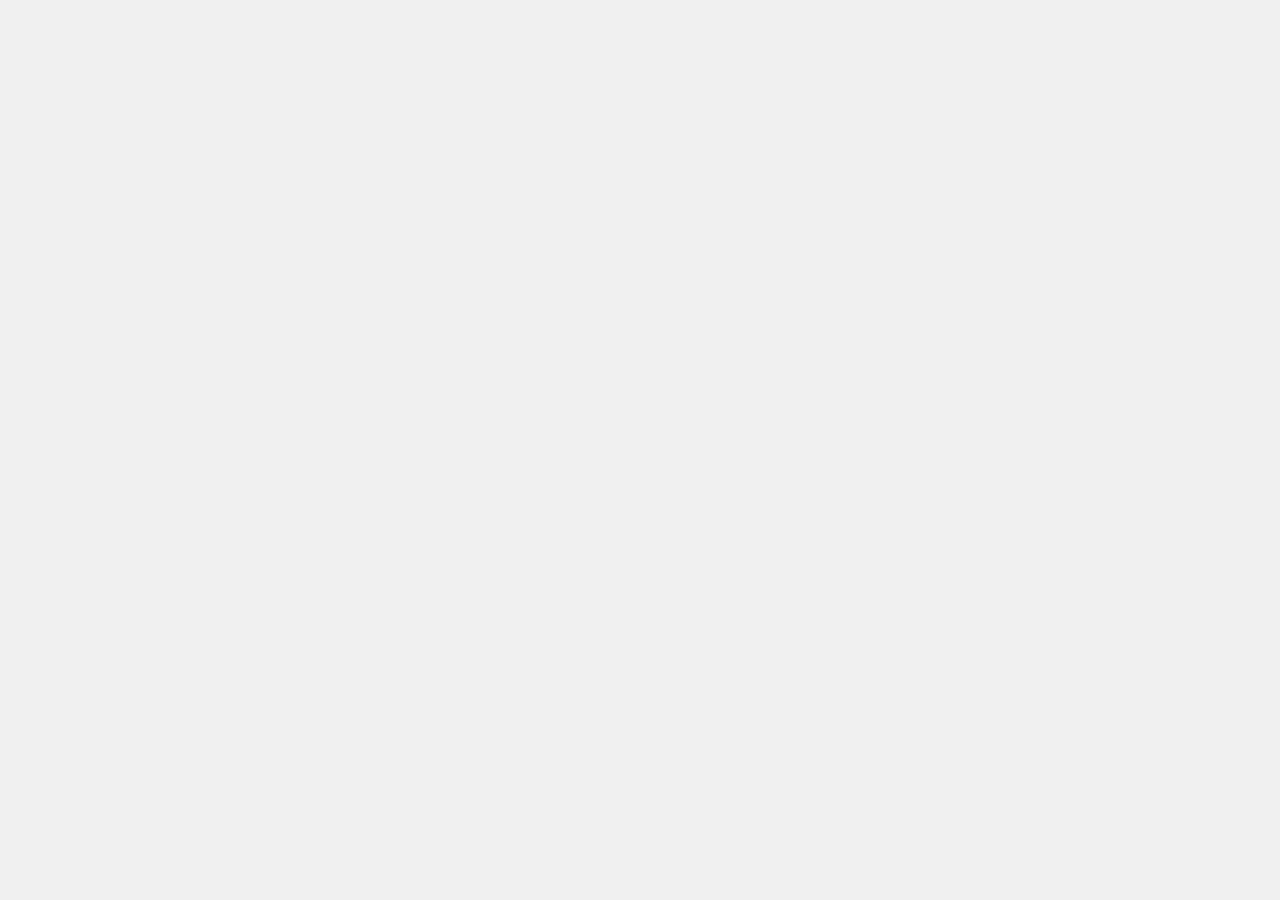
==== index.html @ 9582fa41 "Publish the Markdown editor at the repo root for GitHub Pages. Keep runtime styles in style_skill an" ====
<!doctype html>
<html lang="zh-CN">
  <head>
    <meta charset="UTF-8" />
    <meta name="viewport" content="width=device-width, initial-scale=1.0" />
    <title>Markdown Editor</title>
    <style>
      @import url("./style_skill/tokens.css");
      @import url("./style_skill/reset.css");
      @import url("./style_skill/button.css");
      @import url("./style_skill/segmented.css");
      @import url("./style_skill/navigation-sidebar.css");

      :root {
        --kd-color-public-normal: rgba(var(--kd-color-indigo-6), 1);
        --kd-color-public-hover: rgba(var(--kd-color-indigo-5), 1);
        --kd-color-public-pressed: rgba(var(--kd-color-indigo-7), 1);
        --kd-color-state-pressed-public: rgba(var(--kd-color-indigo-6), 0.12);

        --app-space-1: 4px;
        --app-space-2: 8px;
        --app-space-3: 12px;
        --app-space-4: 16px;
        --app-space-5: 20px;
        --app-space-6: 24px;
        --app-control-height-m: 34px;
        --app-icon-size-m: 16px;
        --app-icon-size-s: 14px;
        --app-fmt-icon-size: 27px;
        --app-input-radius: 15px;
        --app-statusbar-height: 40px;
        --app-content-bottom-gap: 52px;
        --app-code-line-height: 1.7;
        --app-format-active-bg: rgba(var(--kd-color-blue-6), 1);
        --app-icon-stroke-m: 1.6;
        --app-dark-control-bg: color-mix(in srgb, var(--kd-color-fill-light) 66%, #000 34%);
        --app-dark-control-bg-hover: color-mix(in srgb, var(--kd-color-fill-light) 76%, #000 24%);
        --app-dark-icon-filter: brightness(0) invert(0.92);
      }

      [data-theme="dark"] {
        --kd-color-public-normal: rgba(var(--kd-color-indigo-7), 1);
        --kd-color-public-hover: rgba(var(--kd-color-indigo-8), 1);
        --kd-color-public-pressed: rgba(var(--kd-color-indigo-6), 1);
        --app-format-active-bg: rgba(var(--kd-color-blue-5), 1);
        --kd-color-text-primary: #ffffff;
        --kd-color-text-secondary: #ffffff;
        --kd-color-text-tertiary: rgba(255, 255, 255, 0.82);
        --kd-color-icon-primary: #ffffff;
        --kd-color-icon-secondary: #ffffff;
        --kd-color-line-heavy: #3f3f3f;
        --kd-color-line-medium: #3f3f3f;
        --kd-color-line-regular: #3f3f3f;
        --kd-color-line-light: #3f3f3f;
        --kd-box-shadow-small: none;
        --kd-box-shadow-middle: 0 8px 20px rgba(0, 0, 0, 0.45);
      }

      [data-theme="dark"] .sidebar,
      [data-theme="dark"] .topbar,
      [data-theme="dark"] .workspace,
      [data-theme="dark"] .statusbar {
        border-color: #3f3f3f;
        background: color-mix(in srgb, var(--kd-color-fill-base) 86%, #000 14%);
        box-shadow: none;
      }

      [data-theme="dark"] .theme-toggle,
      [data-theme="dark"] .view-icon-btn,
      [data-theme="dark"] .action-icon-btn.plain,
      [data-theme="dark"] .icon-btn {
        color: var(--kd-color-text-primary);
      }

      [data-theme="dark"] .view-icon-btn,
      [data-theme="dark"] .action-icon-btn.plain,
      [data-theme="dark"] .theme-toggle {
        border-color: #3f3f3f;
        background: var(--app-dark-control-bg);
      }

      [data-theme="dark"] .icon-btn:hover,
      [data-theme="dark"] .action-icon-btn.plain:hover,
      [data-theme="dark"] .view-icon-btn:hover,
      [data-theme="dark"] .theme-toggle:hover,
      [data-theme="dark"] .recent-item:hover,
      [data-theme="dark"] .recent-item.is-menu-open,
      [data-theme="dark"] .recent-menu-item:hover,
      [data-theme="dark"] .export-menu button:hover,
      [data-theme="dark"] .recent-submenu button:hover {
        background: var(--app-dark-control-bg-hover);
      }

      [data-theme="dark"] .tool-icon,
      [data-theme="dark"] .fmt-icon,
      [data-theme="dark"] .view-icon,
      [data-theme="dark"] .action-icon {
        filter: var(--app-dark-icon-filter);
      }

      [data-theme="dark"] .icon-btn.is-active .fmt-icon {
        filter: brightness(0) invert(1);
      }

      [data-theme="dark"] input,
      [data-theme="dark"] textarea,
      [data-theme="dark"] select,
      [data-theme="dark"] .recent-title,
      [data-theme="dark"] .recent-item,
      [data-theme="dark"] .recent-item-more,
      [data-theme="dark"] .recent-empty,
      [data-theme="dark"] .muted,
      [data-theme="dark"] .statusbar,
      [data-theme="dark"] .kd-navigation-item,
      [data-theme="dark"] #previewHost,
      [data-theme="dark"] #editorHost .cm-editor,
      [data-theme="dark"] #editorHost .cm-content,
      [data-theme="dark"] #editorHost .cm-line {
        color: #ffffff;
        caret-color: #ffffff;
      }

      [data-theme="dark"] .kd-navigation-item.is-active {
        color: var(--kd-color-public-normal);
      }

      [data-theme="dark"] input::placeholder,
      [data-theme="dark"] textarea::placeholder {
        color: rgba(255, 255, 255, 0.82);
        opacity: 1;
      }

      [data-theme="dark"] .input-search input,
      [data-theme="dark"] .hero-dropzone textarea,
      [data-theme="dark"] .recent-rename-input,
      [data-theme="dark"] .recent-item {
        border-color: #3f3f3f;
        color: #ffffff;
        background: color-mix(in srgb, var(--kd-color-fill-base) 90%, #000 10%);
      }

      [data-theme="dark"] .hero-dropzone textarea {
        box-shadow: none;
      }

      [data-theme="dark"] .input-search::before,
      [data-theme="dark"] .kd-navigation-item__icon img {
        filter: var(--app-dark-icon-filter);
      }

      [data-theme="dark"] .kd-navigation-item.is-active .kd-navigation-item__icon img {
        filter: brightness(0) invert(1);
      }

      [data-theme="dark"] .recent-menu,
      [data-theme="dark"] .recent-submenu,
      [data-theme="dark"] .export-menu,
      [data-theme="dark"] .lang-menu {
        border-color: var(--kd-color-line-medium);
        background: color-mix(in srgb, var(--kd-color-fill-base) 88%, #000 12%);
      }

      [data-theme="dark"] #previewHost pre {
        border-color: var(--kd-color-line-medium);
        background: color-mix(in srgb, var(--kd-color-fill-light) 70%, #000 30%);
      }

      [data-theme="dark"] #previewHost blockquote {
        border-left-color: var(--kd-color-public-normal);
        background: color-mix(in srgb, var(--kd-color-fill-light) 68%, #000 32%);
        color: var(--kd-color-text-secondary);
      }

      [data-theme="dark"] #previewHost th {
        background: color-mix(in srgb, var(--kd-color-fill-light) 74%, #000 26%);
      }

      [data-theme="dark"] #previewHost th,
      [data-theme="dark"] #previewHost td {
        border-color: var(--kd-color-line-medium);
      }

      [data-theme="dark"] #editorHost .cm-gutters {
        border-right-color: var(--kd-color-line-medium);
        background: color-mix(in srgb, var(--kd-color-fill-base) 90%, #000 10%);
      }

      [data-theme="dark"] .icon-btn.is-inactive .fmt-icon {
        opacity: 0.35;
      }

      body {
        margin: 0;
        font-family: var(--kd-font-family);
        font-size: var(--kd-font-size-base);
        line-height: var(--kd-font-line-height-base);
        color: var(--kd-color-text-primary);
        background: var(--kd-color-background-base);
        height: 100vh;
        overflow: hidden;
      }

      .app {
        height: 100%;
        display: grid;
        grid-template-columns: 232px 1fr;
        gap: var(--app-space-3);
        padding: var(--app-space-3);
      }

      body[data-app-ready="0"] .app {
        visibility: hidden;
      }

      .sidebar {
        border: 1px solid var(--kd-color-line-regular);
        border-radius: var(--kd-border-radius-extra-large);
        background: var(--kd-color-fill-base);
        box-shadow: var(--kd-box-shadow-small);
        padding: var(--app-space-4) var(--app-space-3);
        display: flex;
        flex-direction: column;
        gap: var(--app-space-3);
      }

      .brand {
        display: flex;
        align-items: center;
        gap: var(--app-space-2);
        cursor: pointer;
      }

      .brand:focus-visible {
        outline: none;
        box-shadow: var(--kd-box-shadow-glow);
        border-radius: var(--kd-border-radius-middle);
      }

      .brand img {
        width: 28px;
        height: 28px;
        border-radius: var(--kd-border-radius-middle);
        object-fit: contain;
      }

      .brand h1 {
        margin: 0;
        color: var(--kd-color-public-normal);
        font-size: var(--kd-font-size-xx-large);
        line-height: var(--kd-font-line-height-xx-large);
        font-weight: var(--kd-font-weight-bold);
      }

      .side-actions {
        display: flex;
        flex-direction: column;
        gap: var(--app-space-2);
      }

      .side-actions .kd-navigation-item {
        width: 100%;
        justify-content: flex-start;
        gap: 10px;
        padding-left: var(--app-space-3);
      }

      .kd-navigation-item__icon svg {
        width: var(--app-icon-size-s);
        height: var(--app-icon-size-s);
        stroke: currentColor;
        fill: none;
        stroke-width: 1.4;
        stroke-linecap: round;
        stroke-linejoin: round;
      }

      .kd-navigation-item__icon img,
      .kd-button-prefix-icon img {
        width: var(--app-icon-size-s);
        height: var(--app-icon-size-s);
        display: block;
      }

      .input-search {
        position: relative;
      }

      .input-search input {
        width: 100%;
        height: 36px;
        border: 1px solid var(--kd-color-line-medium);
        border-radius: var(--kd-border-radius-circle);
        background: var(--kd-color-fill-base);
        color: var(--kd-color-text-primary);
        font-size: var(--kd-font-size-sub-base);
        line-height: var(--kd-line-height-base);
        padding: 0 var(--app-space-3) 0 36px;
      }

      .input-search::before {
        content: "";
        width: 18px;
        height: 18px;
        position: absolute;
        left: var(--app-space-2);
        top: 9px;
        background: no-repeat center / contain url("./style_skill/icons/magnifier.svg");
        opacity: var(--kd-opacity-icon-hover);
      }

      .recent-title {
        color: var(--kd-color-text-tertiary);
        font-size: var(--kd-font-size-sub-base);
        line-height: var(--kd-line-height-base);
      }

      select,
      textarea,
      input {
        border: 1px solid var(--kd-color-line-medium);
        border-radius: var(--kd-border-radius-large);
        background: var(--kd-color-fill-base);
        color: var(--kd-color-text-primary);
        font-family: var(--kd-font-family);
        font-size: var(--kd-font-size-sub-base);
        line-height: var(--kd-line-height-base);
      }

      textarea,
      select {
        padding: var(--app-space-2) var(--app-space-3);
      }

      input:focus-visible,
      select:focus-visible,
      textarea:focus-visible,
      .kd-button:focus-visible,
      .kd-navigation-item:focus-visible {
        outline: none;
        border-color: var(--kd-color-line-public);
        box-shadow: var(--kd-box-shadow-glow);
      }

      .muted {
        color: var(--kd-color-text-tertiary);
        font-size: var(--kd-font-size-small);
        line-height: var(--kd-line-height-small);
      }

      .content {
        height: 100%;
        min-height: 0;
        position: relative;
        display: grid;
        grid-template-rows: auto auto minmax(0, 1fr);
        gap: var(--app-space-3);
        overflow: hidden;
        padding-bottom: var(--app-content-bottom-gap);
      }

      .initial-header {
        display: flex;
        justify-content: flex-end;
        align-items: center;
        gap: var(--app-space-2);
      }

      .theme-toggle {
        width: var(--app-control-height-m);
        height: var(--app-control-height-m);
        border-radius: var(--kd-border-radius-large);
        border: 1px solid var(--kd-color-line-light);
        background: #ffffff;
        display: inline-flex;
        align-items: center;
        justify-content: center;
      }

      .theme-toggle:hover {
        background: #ffffff;
        border-color: var(--kd-color-line-regular);
      }

      .theme-icon {
        width: 18px;
        height: 18px;
      }

      .tool-icon {
        width: var(--app-icon-size-m);
        height: var(--app-icon-size-m);
        display: block;
      }

      [data-theme="dark"] .theme-toggle {
        background: transparent;
        border-color: var(--kd-color-line-medium);
      }

      [data-theme="dark"] .theme-toggle:hover {
        background: transparent;
        border-color: var(--kd-color-line-regular);
      }

      .topbar {
        border: 1px solid var(--kd-color-line-regular);
        border-radius: var(--kd-border-radius-extra-large);
        background: var(--kd-color-fill-base);
        box-shadow: var(--kd-box-shadow-small);
        padding: var(--app-space-3);
        display: grid;
        grid-template-columns: auto 1fr auto;
        align-items: center;
        gap: var(--app-space-3);
      }

      .topbar-group {
        display: flex;
        align-items: center;
        flex-wrap: wrap;
        gap: var(--app-space-2);
      }

      .icon-toolbar {
        display: flex;
        align-items: center;
        gap: 6px;
      }

      .icon-toolbar.hidden {
        display: none;
      }

      .icon-btn {
        width: var(--app-control-height-m);
        height: var(--app-control-height-m);
        border: none;
        border-radius: var(--kd-border-radius-small);
        background: transparent;
        color: var(--kd-color-text-primary);
        font-size: var(--kd-font-size-sub-base);
        line-height: 1;
        display: inline-flex;
        align-items: center;
        justify-content: center;
        cursor: pointer;
        position: relative;
      }

      .icon-btn:hover {
        background: var(--kd-color-state-hover);
      }

      .icon-btn.is-active {
        background: var(--app-format-active-bg);
      }

      .icon-btn.is-active .fmt-icon {
        filter: brightness(0) invert(1);
      }

      .fmt-icon {
        width: var(--app-fmt-icon-size);
        height: var(--app-fmt-icon-size);
        display: block;
      }

      .icon-btn.is-inactive .fmt-icon {
        opacity: 0.45;
        filter: grayscale(1) saturate(0);
      }

      #fmtCodeBtn.is-active .fmt-icon {
        filter: brightness(0) invert(1);
      }

      .icon-btn[data-tip]:hover::after {
        content: attr(data-tip);
        position: absolute;
        left: 50%;
        top: calc(100% + 8px);
        transform: translateX(-50%);
        min-width: 164px;
        max-width: 220px;
        padding: 6px 8px;
        border-radius: var(--kd-border-radius-large);
        background: var(--kd-color-feedback-regular);
        color: var(--kd-color-text-white);
        font-size: var(--kd-font-size-sub-base);
        line-height: var(--kd-line-height-small);
        white-space: pre-line;
        box-shadow: var(--kd-box-shadow-middle);
        z-index: 20;
        pointer-events: none;
      }

      .icon-btn[data-tip]:hover::before {
        content: "";
        position: absolute;
        left: 50%;
        top: calc(100% + 5px);
        transform: translateX(-50%) rotate(45deg);
        width: 8px;
        height: 8px;
        background: var(--kd-color-feedback-regular);
        z-index: 20;
        pointer-events: none;
      }

      .view-icon-btn {
        width: 36px;
        min-width: 36px;
        padding: 0;
      }

      .view-icon {
        width: 16px;
        height: 16px;
      }

      .action-icon-btn {
        width: var(--app-control-height-m);
        min-width: var(--app-control-height-m);
        height: var(--app-control-height-m);
        padding: 0;
      }

      .action-icon-btn.plain {
        border: none;
        background: transparent;
      }

      .action-icon-btn.plain:hover {
        background: var(--kd-color-state-hover);
      }

      .action-icon-btn:disabled {
        opacity: 0.45;
        cursor: not-allowed;
        pointer-events: none;
      }

      .action-icon {
        width: var(--app-icon-size-m);
        height: var(--app-icon-size-m);
      }

      .undo-redo-icon {
        width: 16px;
        height: 16px;
        display: block;
      }

      .undo-redo-icon path {
        stroke-width: var(--app-icon-stroke-m);
      }

      .top-action-group {
        position: relative;
      }

      .action-icon-btn.plain.lang-btn {
        width: var(--app-control-height-m);
        min-width: var(--app-control-height-m);
        height: var(--app-control-height-m);
        border: 1px solid var(--kd-color-line-regular);
        border-radius: var(--kd-border-radius-large);
        background: #ffffff;
        padding: 0;
        display: inline-flex;
        align-items: center;
        justify-content: center;
        color: var(--kd-color-text-primary);
      }

      .action-icon-btn.plain.lang-btn:hover {
        background: #ffffff;
        border-color: var(--kd-color-line-regular);
      }

      [data-theme="dark"] .action-icon-btn.plain.lang-btn {
        background: transparent;
      }

      [data-theme="dark"] .action-icon-btn.plain.lang-btn:hover {
        background: transparent;
        border-color: var(--kd-color-line-regular);
      }

      .lang-btn-icon,
      .lang-btn-caret {
        display: inline-flex;
        align-items: center;
        justify-content: center;
      }

      .lang-btn-icon svg {
        width: 18px;
        height: 18px;
        stroke: currentColor;
        stroke-width: 1.8;
        fill: none;
      }

      .lang-menu {
        position: absolute;
        top: calc(100% + 6px);
        right: 0;
        min-width: 120px;
        border: 1px solid var(--kd-color-line-regular);
        border-radius: var(--kd-border-radius-middle);
        background: var(--kd-color-fill-base);
        box-shadow: var(--kd-box-shadow-middle);
        padding: 4px;
        display: none;
        z-index: 12;
      }

      .lang-menu.is-open {
        display: block;
      }

      .lang-menu button {
        width: 100%;
        border: none;
        background: transparent;
        color: var(--kd-color-text-primary);
        text-align: left;
        font-size: var(--kd-font-size-sub-base);
        line-height: var(--kd-line-height-base);
        border-radius: var(--kd-border-radius-small);
        padding: 7px 8px;
        cursor: pointer;
      }

      .lang-menu button:hover {
        background: var(--kd-color-state-hover);
      }

      .lang-menu button.is-active {
        color: var(--kd-color-text-brand);
        background: color-mix(in srgb, var(--kd-color-state-hover) 62%, var(--kd-color-brand-1) 38%);
      }

      .export-menu {
        position: absolute;
        top: calc(100% + 6px);
        right: 0;
        min-width: 150px;
        border: 1px solid var(--kd-color-line-regular);
        border-radius: var(--kd-border-radius-middle);
        background: var(--kd-color-fill-base);
        box-shadow: var(--kd-box-shadow-middle);
        padding: 4px;
        display: none;
        z-index: 12;
      }

      .export-menu.is-open {
        display: block;
      }

      .export-menu button {
        width: 100%;
        border: none;
        background: transparent;
        color: var(--kd-color-text-primary);
        text-align: left;
        font-size: var(--kd-font-size-sub-base);
        line-height: var(--kd-line-height-base);
        border-radius: var(--kd-border-radius-small);
        padding: 7px 8px;
        cursor: pointer;
      }

      .export-menu button:hover {
        background: var(--kd-color-state-hover);
      }

      .workspace-wrap {
        min-height: 0;
        height: 100%;
        display: grid;
        grid-template-rows: auto 1fr;
        gap: var(--app-space-3);
        overflow: hidden;
      }

      [data-ui-mode="edit"] .workspace-wrap {
        display: flex;
        flex-direction: column;
        flex: 1 1 auto;
        min-height: 0;
        height: auto;
      }

      [data-ui-mode="edit"] .content {
        display: flex;
        flex-direction: column;
        min-height: 0;
      }

      [data-ui-mode="edit"] .topbar {
        flex: 0 0 auto;
      }

      [data-ui-mode="initial"] .workspace-wrap {
        display: flex;
        align-items: center;
        justify-content: center;
        padding-top: 20vh;
      }

      .hero {
        border: none;
        border-radius: var(--kd-border-radius-extra-large);
        background: transparent;
        box-shadow: none;
        padding: 0;
        width: min(1040px, 100%);
      }

      .hero h2 {
        margin: 0 0 40px;
        color: var(--kd-color-public-normal);
        text-align: center;
        font-size: 50px;
        line-height: var(--kd-font-line-height-xxx-large);
        font-weight: var(--kd-font-weight-bold);
        transform: translateX(-36px);
      }

      .hero-upload {
        max-width: 640px;
        margin: 0 auto;
        transform: translateX(-36px);
      }

      .hero-dropzone {
        position: relative;
        border: none;
        border-radius: var(--kd-border-radius-large);
        padding: 0;
        transition: var(--kd-all-transition);
      }

      .hero-dropzone.is-dragover {
        box-shadow: var(--kd-box-shadow-glow);
      }

      .hero-dropzone textarea {
        display: block;
        width: 100%;
        min-height: 44px;
        max-height: 180px;
        resize: none;
        border-radius: var(--app-input-radius);
        border: 1px solid var(--kd-color-line-medium);
        background: var(--kd-color-fill-base);
        padding: var(--app-space-3);
        padding-right: 90px;
        padding-bottom: 36px;
        box-shadow: var(--kd-box-shadow-small);
        overflow-y: hidden;
      }

      .hero-dropzone.is-dragover textarea {
        border-color: var(--kd-color-line-public);
        min-height: 96px;
      }

      .hero-upload-btn {
        position: absolute;
        right: 10px;
        bottom: 10px;
        z-index: 2;
        width: 34px;
        min-width: 34px;
        height: 34px;
        border-radius: 999px;
        padding: 0;
      }

      .hero-upload-btn .kd-button-children {
        font-size: 20px;
        line-height: 1;
      }

      .recent-list {
        display: flex;
        flex-direction: column;
        gap: var(--app-space-1);
      }

      .recent-item {
        width: 100%;
        text-align: left;
        padding: 0;
        border: 1px solid var(--kd-color-line-light);
        border-radius: var(--kd-border-radius-middle);
        color: var(--kd-color-text-secondary);
        background: transparent;
        font-size: var(--kd-font-size-sub-base);
        line-height: var(--kd-line-height-base);
        cursor: default;
        position: relative;
      }

      .recent-item:hover,
      .recent-item.is-menu-open {
        background: var(--kd-color-state-hover);
      }

      .recent-item-main {
        width: 100%;
        display: grid;
        grid-template-columns: 1fr auto;
        gap: var(--app-space-1);
        align-items: center;
        padding: var(--app-space-2) var(--app-space-2) var(--app-space-2) var(--app-space-3);
        cursor: pointer;
        color: inherit;
      }

      .recent-item-name {
        overflow: hidden;
        white-space: nowrap;
        text-overflow: ellipsis;
        text-align: left;
      }

      .recent-rename-input {
        width: 100%;
        height: 26px;
        border: 1px solid var(--kd-color-line-public);
        border-radius: var(--kd-border-radius-small);
        padding: 0 6px;
        color: var(--kd-color-text-primary);
        font-size: var(--kd-font-size-sub-base);
        line-height: 26px;
        background: var(--kd-color-fill-base);
      }

      .recent-item-more {
        width: 24px;
        height: 24px;
        border: none;
        border-radius: var(--kd-border-radius-small);
        background: transparent;
        color: var(--kd-color-text-secondary);
        display: inline-flex;
        align-items: center;
        justify-content: center;
        font-size: 16px;
        line-height: 1;
        cursor: pointer;
      }

      .recent-item-more:hover {
        background: var(--kd-color-state-hover);
      }

      .recent-menu {
        position: absolute;
        top: calc(100% + 4px);
        right: 6px;
        width: 172px;
        border: 1px solid var(--kd-color-line-regular);
        border-radius: var(--kd-border-radius-middle);
        background: var(--kd-color-fill-base);
        box-shadow: var(--kd-box-shadow-middle);
        padding: 4px;
        display: none;
        z-index: 10;
      }

      .recent-item.is-menu-open .recent-menu {
        display: block;
      }

      .recent-menu-item {
        width: 100%;
        border: none;
        background: transparent;
        color: var(--kd-color-text-primary);
        display: flex;
        justify-content: space-between;
        align-items: center;
        padding: 7px 8px;
        border-radius: var(--kd-border-radius-small);
        font-size: var(--kd-font-size-sub-base);
        line-height: var(--kd-line-height-base);
        cursor: pointer;
        text-align: left;
      }

      .recent-menu-item:hover {
        background: var(--kd-color-state-hover);
      }

      .recent-menu-item.is-danger {
        color: var(--kd-color-error-normal);
      }

      .recent-menu-item.has-submenu {
        position: relative;
      }

      .recent-menu-item.has-submenu::after {
        content: "";
        position: absolute;
        right: -8px;
        top: 0;
        width: 8px;
        height: 100%;
      }

      .recent-submenu {
        position: absolute;
        left: 100%;
        top: -4px;
        width: 120px;
        border: 1px solid var(--kd-color-line-regular);
        border-radius: var(--kd-border-radius-middle);
        background: var(--kd-color-fill-base);
        box-shadow: var(--kd-box-shadow-middle);
        padding: 4px;
        display: none;
      }

      .recent-menu-item.has-submenu:hover .recent-submenu {
        display: block;
      }

      .recent-submenu button {
        width: 100%;
        border: none;
        background: transparent;
        color: var(--kd-color-text-primary);
        border-radius: var(--kd-border-radius-small);
        padding: 7px 8px;
        font-size: var(--kd-font-size-sub-base);
        line-height: var(--kd-line-height-base);
        text-align: left;
        cursor: pointer;
      }

      .recent-submenu button:hover {
        background: var(--kd-color-state-hover);
      }

      .recent-empty {
        color: var(--kd-color-text-tertiary);
        font-size: var(--kd-font-size-sub-base);
        line-height: var(--kd-line-height-base);
        padding: var(--app-space-2) var(--app-space-1);
      }

      .workspace {
        min-height: 0;
        flex: 1 1 auto;
        height: auto;
        display: grid;
        grid-template-columns: 1fr;
        border: 1px solid var(--kd-color-line-regular);
        border-radius: var(--kd-border-radius-extra-large);
        background: var(--kd-color-fill-base);
        box-shadow: var(--kd-box-shadow-small);
      }

      .workspace.split {
        grid-template-columns: 1fr 1fr;
      }

      .panel {
        min-width: 0;
        min-height: 0;
        height: 100%;
        border-right: 1px solid var(--kd-color-line-regular);
      }

      .panel:last-child {
        border-right: none;
      }

      .panel-header {
        display: none;
      }

      .panel-body {
        height: 100%;
        overflow: auto;
      }

      #editorHost {
        height: 100%;
        min-height: 280px;
      }

      #editorHost .cm-editor {
        height: 100%;
      }

      #editorHost .cm-scroller {
        overflow: auto;
        font-family: ui-monospace, SFMono-Regular, Menlo, Monaco, Consolas, "Liberation Mono", "Courier New", monospace;
        line-height: var(--app-code-line-height);
      }

      #editorHost .cm-gutters {
        padding-left: var(--app-space-2);
      }

      #editorHost .cm-content {
        min-height: 100%;
        caret-color: var(--kd-color-text-primary);
        padding: var(--app-space-3) var(--app-space-5) 24px calc(var(--app-space-6) + 2px);
      }

      #editorHost .cm-line {
        padding-right: var(--app-space-2);
      }

      #editorHost .cm-focused {
        outline: none;
      }

      #previewHost {
        padding: var(--app-space-4) var(--app-space-5) var(--app-space-4) calc(var(--app-space-6) + 2px);
        color: var(--kd-color-text-primary);
        min-height: 100%;
        outline: none;
      }

      #previewHost.preview-editing {
        box-shadow: inset 0 0 0 1px var(--kd-color-line-public);
        border-radius: var(--kd-border-radius-middle);
      }

      #previewHost p {
        white-space: pre-wrap;
        margin: 0 0 var(--app-space-2);
      }

      #previewHost p:last-child {
        margin-bottom: 0;
      }

      #previewHost ul,
      #previewHost ol {
        margin: var(--app-space-2) 0;
        padding-left: calc(var(--app-space-6) + 4px);
      }

      #previewHost ol {
        list-style-type: decimal;
      }

      #previewHost ol ol {
        list-style-type: lower-alpha;
      }

      #previewHost ol ol ol {
        list-style-type: lower-roman;
      }

      #previewHost li {
        margin: 2px 0;
      }

      #previewHost h1,
      #previewHost h2,
      #previewHost h3,
      #previewHost h4,
      #previewHost h5,
      #previewHost h6 {
        margin-top: var(--app-space-4);
      }

      #previewHost pre {
        margin: var(--app-space-4) 0;
        overflow: auto;
        border: 1px solid var(--kd-color-line-light);
        border-radius: var(--kd-border-radius-large);
        background: var(--kd-color-fill-light);
        padding: var(--app-space-4);
      }

      #previewHost blockquote {
        margin: var(--app-space-3) 0;
        padding: var(--app-space-1) 0 var(--app-space-1) var(--app-space-3);
        border-left: 3px solid var(--kd-color-line-public);
        color: var(--kd-color-text-secondary);
        background: color-mix(in srgb, var(--kd-color-fill-light) 84%, transparent);
        border-radius: var(--kd-border-radius-small);
      }

      #previewHost table {
        width: 100%;
        border-collapse: collapse;
        margin: var(--app-space-4) 0;
      }

      #previewHost th,
      #previewHost td {
        border: 1px solid var(--kd-color-line-regular);
        padding: var(--app-space-3) var(--app-space-4);
      }

      .statusbar {
        display: flex;
        justify-content: space-between;
        align-items: center;
        gap: var(--app-space-3);
        height: var(--app-statusbar-height);
        min-height: var(--app-statusbar-height);
        max-height: var(--app-statusbar-height);
        padding: 0 var(--app-space-3);
        border: 1px solid var(--kd-color-line-regular);
        border-radius: var(--kd-border-radius-extra-large);
        background: var(--kd-color-fill-base);
        color: var(--kd-color-text-secondary);
        font-size: var(--kd-font-size-sub-base);
        line-height: var(--kd-line-height-base);
        flex-shrink: 0;
        position: absolute;
        left: 0;
        right: 0;
        bottom: 0;
        z-index: 5;
      }

      .icon-btn:focus-visible,
      .action-icon-btn:focus-visible,
      .theme-toggle:focus-visible,
      .recent-item-more:focus-visible {
        outline: none;
        box-shadow: var(--kd-box-shadow-glow);
      }

      .statusbar span {
        overflow: hidden;
        text-overflow: ellipsis;
        white-space: nowrap;
      }

      .statusbar strong {
        color: var(--kd-color-text-primary);
        font-weight: var(--kd-font-weight-bold);
      }

      .hidden {
        display: none;
      }

      @media (max-width: 1200px) {
        .topbar {
          grid-template-columns: 1fr;
        }
      }

      @media (max-width: 980px) {
        .app {
          grid-template-columns: 1fr;
        }
      }

      @media (max-width: 920px) {
        .workspace.split {
          grid-template-columns: 1fr;
          grid-template-rows: 1fr 1fr;
        }
      }
    </style>
  </head>
  <body data-ui-mode="initial" data-app-ready="0">
    <div class="app">
      <aside class="sidebar">
        <div id="brandHome" class="brand" role="button" tabindex="0" aria-label="返回初始页" title="返回初始页">
          <img
            src="./Logo.png"
            alt="Type MD Logo"
          />
          <h1>Type MD</h1>
        </div>

        <nav class="kd-navigation-vertical side-actions">
          <button id="newBtn" class="kd-navigation-item is-active">
            <span class="kd-navigation-item__icon" aria-hidden="true">
              <img src="./style_skill/icons/insert.svg" alt="" />
            </span>
            <span id="newBtnLabel" class="kd-navigation-item__label">新建</span>
          </button>
          <button id="openBtn" class="kd-navigation-item">
            <span class="kd-navigation-item__icon" aria-hidden="true">
              <img src="./style_skill/icons/folder.svg" alt="" />
            </span>
            <span id="openBtnLabel" class="kd-navigation-item__label">打开</span>
          </button>
          <input id="fileInput" class="hidden" type="file" accept=".md,text/markdown,text/plain" />
          <div class="input-search">
            <input
              id="searchInput"
              name="wps-md-demo-search"
              type="search"
              placeholder="关键词搜索"
              list="searchHistoryList"
              autocomplete="off"
              autocapitalize="off"
              autocorrect="off"
              spellcheck="false"
            />
            <datalist id="searchHistoryList"></datalist>
          </div>
          <span id="recentTitle" class="recent-title">最近文件</span>
          <div id="recentList" class="recent-list">
            <span class="recent-empty">无最近文件</span>
          </div>
        </nav>
      </aside>

      <main class="content">
        <header id="initialHeader" class="initial-header">
          <button id="initialThemeBtn" class="theme-toggle" type="button" aria-label="切换亮暗模式">
            <img id="initialThemeIcon" class="theme-icon tool-icon" src="./style_skill/icons/sun_yellow.svg" alt="" />
          </button>
          <div class="top-action-group lang-action-group">
            <button id="initialLangBtn" class="kd-button kd-button-secondary kd-button-m action-icon-btn plain lang-btn" type="button" title="语言" aria-label="语言">
              <span class="lang-btn-icon" aria-hidden="true">
                <svg viewBox="0 0 24 24">
                  <circle cx="12" cy="12" r="9"></circle>
                  <path d="M3 12H21"></path>
                  <path d="M12 3C14.8 5.9 16.4 8.9 16.4 12C16.4 15.1 14.8 18.1 12 21"></path>
                  <path d="M12 3C9.2 5.9 7.6 8.9 7.6 12C7.6 15.1 9.2 18.1 12 21"></path>
                </svg>
              </span>
            </button>
            <div id="initialLangMenu" class="lang-menu">
              <button type="button" data-lang-option="zh">中文</button>
              <button type="button" data-lang-option="en">English</button>
            </div>
          </div>
        </header>

        <header class="topbar hidden">
          <div class="topbar-group">
            <div id="viewSegment" class="kd-segmented-controller view-segment" role="tablist" aria-label="编辑视图切换">
              <div id="viewSourceItem" class="kd-segmented-item">
                <button id="viewSourceBtn" class="kd-button kd-button-light kd-button-m view-icon-btn" type="button" title="源码视图" aria-label="源码视图">
                  <img class="view-icon tool-icon" src="./style_skill/icons/code_ai.svg" alt="" />
                </button>
              </div>
              <div id="viewPreviewItem" class="kd-segmented-item">
                <button id="viewPreviewBtn" class="kd-button kd-button-light kd-button-m view-icon-btn" type="button" title="预览视图" aria-label="预览视图">
                  <img class="view-icon tool-icon" src="./style_skill/icons/eye.svg" alt="" />
                </button>
              </div>
              <div id="viewSplitItem" class="kd-segmented-item">
                <button id="viewSplitBtn" class="kd-button kd-button-light kd-button-m view-icon-btn" type="button" title="分栏视图" aria-label="分栏视图">
                  <img class="view-icon tool-icon" src="./style_skill/icons/columns_view_two.svg" alt="" />
                </button>
              </div>
            </div>
          </div>
          <div class="topbar-group">
            <div id="richToolbar" class="icon-toolbar hidden">
              <button id="fmtBoldBtn" class="icon-btn" type="button" aria-label="加粗" data-tip="加粗（⌘B）&#10;Markdown: **文本** 空格"><img class="fmt-icon" src="./style_skill/icons/加粗.svg" alt="" /></button>
              <button id="fmtItalicBtn" class="icon-btn" type="button" aria-label="斜体" data-tip="斜体（⌘I）&#10;Markdown: *文本* 空格"><img class="fmt-icon" src="./style_skill/icons/斜体.svg" alt="" /></button>
              <button id="fmtStrikeBtn" class="icon-btn" type="button" aria-label="删除线" data-tip="删除线（⌘Shift+X）&#10;Markdown: ~~文本~~ 空格"><img class="fmt-icon" src="./style_skill/icons/删除线.svg" alt="" /></button>
              <button id="fmtUnderlineBtn" class="icon-btn" type="button" aria-label="下划线" data-tip="下划线（⌘U）&#10;Markdown: &lt;u&gt;文本&lt;/u&gt;"><img class="fmt-icon" src="./style_skill/icons/下划线.svg" alt="" /></button>
              <button id="fmtOrderedBtn" class="icon-btn" type="button" aria-label="有序列表" data-tip="有序（⌘Shift+U）&#10;Markdown: 1. 空格"><img class="fmt-icon" src="./style_skill/icons/有序.svg" alt="" /></button>
              <button id="fmtUnorderedBtn" class="icon-btn" type="button" aria-label="无序列表" data-tip="无序（⌘Shift+Y）&#10;Markdown: - 空格"><img class="fmt-icon" src="./style_skill/icons/无序列表.svg" alt="" /></button>
              <button id="fmtQuoteBtn" class="icon-btn" type="button" aria-label="引用" data-tip="引用（⌘Shift+&gt;）&#10;Markdown: &gt; 空格"><img class="fmt-icon" src="./style_skill/icons/引用.svg" alt="" /></button>
              <button id="fmtCodeBtn" class="icon-btn is-inactive" type="button" aria-label="行内代码" data-tip="行内代码（Ctrl+E/⌘E）&#10;Markdown: `文本` 空格"><img class="fmt-icon" src="./style_skill/icons/行内代码.svg" alt="" /></button>
            </div>
          </div>
          <div class="topbar-group">
            <div id="historyActions" class="topbar-group hidden">
              <button id="undoBtn" class="kd-button kd-button-secondary kd-button-m action-icon-btn plain" type="button" title="上一步" aria-label="上一步">
                <svg class="undo-redo-icon" viewBox="0 0 24 24" fill="none" aria-hidden="true">
                  <path d="M9 7L4 12L9 17" stroke="currentColor" stroke-width="1.8" stroke-linecap="round" stroke-linejoin="round"></path>
                  <path d="M20 12H4" stroke="currentColor" stroke-width="1.8" stroke-linecap="round"></path>
                </svg>
              </button>
              <button id="redoBtn" class="kd-button kd-button-secondary kd-button-m action-icon-btn plain" type="button" title="下一步" aria-label="下一步">
                <svg class="undo-redo-icon" viewBox="0 0 24 24" fill="none" aria-hidden="true">
                  <path d="M15 7L20 12L15 17" stroke="currentColor" stroke-width="1.8" stroke-linecap="round" stroke-linejoin="round"></path>
                  <path d="M4 12H20" stroke="currentColor" stroke-width="1.8" stroke-linecap="round"></path>
                </svg>
              </button>
            </div>
            <button id="copyBtn" class="kd-button kd-button-secondary kd-button-m action-icon-btn plain" type="button" title="复制" aria-label="复制">
              <img class="action-icon tool-icon" src="./style_skill/icons/copy.svg" alt="" />
            </button>
            <button id="downloadBtn" class="kd-button kd-button-secondary kd-button-m action-icon-btn plain" type="button" title="下载" aria-label="下载">
              <img class="action-icon tool-icon" src="./style_skill/icons/download.svg" alt="" />
            </button>
            <div class="top-action-group export-action-group">
              <button id="exportBtn" class="kd-button kd-button-secondary kd-button-m action-icon-btn plain" type="button" title="导出" aria-label="导出">
                <img class="action-icon tool-icon" src="./style_skill/icons/share_to.svg" alt="" />
              </button>
              <div id="exportMenu" class="export-menu">
                <button type="button" data-export-action="md">.md</button>
                <button type="button" data-export-action="txt">.txt</button>
                <button type="button" data-export-action="pdf">.pdf</button>
                <button type="button" data-export-action="docx">.docx</button>
                <button type="button" data-export-action="html">.html</button>
              </div>
            </div>
            <button id="deleteBtn" class="kd-button kd-button-light kd-button-danger kd-button-m action-icon-btn" type="button" title="删除" aria-label="删除">
              <img class="action-icon tool-icon" src="./style_skill/icons/trash_can.svg" alt="" />
            </button>
            <button id="themeBtn" class="theme-toggle" type="button" aria-label="切换亮暗模式">
              <img id="themeIcon" class="theme-icon tool-icon" src="./style_skill/icons/sun_yellow.svg" alt="" />
            </button>
            <div class="top-action-group lang-action-group">
              <button id="langBtn" class="kd-button kd-button-secondary kd-button-m action-icon-btn plain lang-btn" type="button" title="语言" aria-label="语言">
                <span class="lang-btn-icon" aria-hidden="true">
                  <svg viewBox="0 0 24 24">
                    <circle cx="12" cy="12" r="9"></circle>
                    <path d="M3 12H21"></path>
                    <path d="M12 3C14.8 5.9 16.4 8.9 16.4 12C16.4 15.1 14.8 18.1 12 21"></path>
                    <path d="M12 3C9.2 5.9 7.6 8.9 7.6 12C7.6 15.1 9.2 18.1 12 21"></path>
                  </svg>
                </span>
              </button>
              <div id="langMenu" class="lang-menu">
                <button type="button" data-lang-option="zh">中文</button>
                <button type="button" data-lang-option="en">English</button>
              </div>
            </div>
          </div>
        </header>

        <section class="workspace-wrap">
          <div id="hero" class="hero">
            <h2 id="heroTitle">Markdown编辑 轻而易举</h2>
            <div class="hero-upload">
              <div id="dropZone" class="hero-dropzone">
                <textarea id="importInput" placeholder="在这里粘贴 Markdown 文本，或把 .md 文件拖动到输入框中"></textarea>
                <button id="uploadBtn" class="kd-button kd-button-primary kd-button-m hero-upload-btn" type="button">
                  <span class="kd-button-children" aria-hidden="true">↑</span>
                </button>
              </div>
            </div>
          </div>

          <section id="workspace" class="workspace split hidden">
            <article id="sourcePanel" class="panel">
              <div id="sourcePanelTitle" class="panel-header">Markdown 源码（可编辑）</div>
              <div class="panel-body">
                <div id="editorHost"></div>
              </div>
            </article>

            <article id="previewPanel" class="panel">
              <div id="previewPanelTitle" class="panel-header">预览（只读）</div>
              <div id="previewBody" class="panel-body">
                <div id="previewHost"></div>
              </div>
            </article>
          </section>
        </section>

        <footer class="statusbar hidden">
          <span id="charCount"><strong>字符数：</strong>0</span>
          <span id="pathText"><strong>路径：</strong>未选择文件</span>
        </footer>
      </main>
    </div>

    <script type="module">
      import { EditorState } from "https://esm.sh/@codemirror/state@6.7.1";
      import { EditorView, keymap, lineNumbers } from "https://esm.sh/@codemirror/view@6.28.2?deps=@codemirror/state@6.7.1";
      import { history, historyKeymap, defaultKeymap } from "https://esm.sh/@codemirror/commands@6.6.0?deps=@codemirror/state@6.7.1";
      import { searchKeymap } from "https://esm.sh/@codemirror/search@6.5.7?deps=@codemirror/state@6.7.1";
      import { markdown } from "https://esm.sh/@codemirror/lang-markdown@6.2.5?deps=@codemirror/state@6.7.1";
      import MarkdownIt from "https://esm.sh/markdown-it@14.1.0";
      import TurndownService from "https://esm.sh/turndown@7.2.0";
      import { gfm } from "https://esm.sh/turndown-plugin-gfm@1.0.2";
      import DOMPurify from "https://esm.sh/dompurify@3.1.6";
      import { jsPDF } from "https://esm.sh/jspdf@2.5.1";
      import { Document, Packer, Paragraph, HeadingLevel } from "https://esm.sh/docx@8.5.0";

      const STORAGE_KEY = "wps-md-editor.current";
      const RECENT_KEY = "wps-md-editor.recent";
      const SEARCH_HISTORY_KEY = "wps-md-editor.search-history";
      const THEME_KEY = "wps-md-editor.theme";
      const LANG_KEY = "wps-md-editor.lang";
      const defaultDoc = "";
      const PRESET_DOCS = [
        {
          name: "产品功能介绍.md",
          path: "docs/产品功能介绍.md",
          url: "./docs/产品功能介绍.md",
          embedded: [
            "# 产品功能介绍",
            "",
            "## 产品定位",
            "",
            "本地 HTML Markdown 编辑器用于支持「本地优先、结构化写作、快速导出」的办公场景。",
            "",
            "## 已实现核心能力",
            "",
            "- 三视图编辑：`Source / Preview / Split`",
            "- 预览区可编辑并回写 Markdown",
            "- 富文本快捷操作：加粗、斜体、删除线、下划线、列表、引用、行内代码",
            "- 本地导入：文件选择、拖拽导入、粘贴导入",
            "- 多格式导出：`md / txt / html / pdf / docx`",
            "- 中英切换与亮暗主题",
            "",
            "## 适用场景",
            "",
            "1. AI 生成 Markdown 初稿后快速修订",
            "2. 团队内文档标准化编写与导出分发",
            "3. 政企/教育等本地合规写作场景",
            "",
            "## 注意事项",
            "",
            "> 当前版本不包含“用 WPS 打开”“分享至 WPS 协作”，规划在后续迭代。"
          ].join("\n"),
          fallback: "# 产品功能介绍\n\n预设文档加载失败，请检查 docs/产品功能介绍.md。"
        },
        {
          name: "新用户指南.md",
          path: "docs/新用户指南.md",
          url: "./docs/新用户指南.md",
          embedded: [
            "# 新用户指南",
            "",
            "## 1. 快速开始",
            "",
            "### 方式 A：新建文稿",
            "",
            "点击左侧「新建」，立即进入分栏编辑模式。",
            "",
            "### 方式 B：导入本地文件",
            "",
            "- 点击左侧「打开」选择 `.md` 文件",
            "- 或将 `.md` 文件拖拽到首页输入框",
            "",
            "### 方式 C：粘贴导入",
            "",
            "将 Markdown 文本粘贴到首页输入框，点击上传按钮。",
            "",
            "## 2. 编辑与预览",
            "",
            "- `Source`：适合精确编辑语法",
            "- `Preview`：适合所见即所得编辑",
            "- `Split`：边写边看，适合校对结构",
            "",
            "## 3. 导出交付",
            "",
            "点击顶部导出按钮，支持：",
            "",
            "- `.md`",
            "- `.txt`",
            "- `.html`",
            "- `.pdf`",
            "- `.docx`",
            "",
            "## 4. 常见问题",
            "",
            "### 预览区富文本按钮为什么有时是灰色？",
            "",
            "行内代码按钮需要先选中文本后才可用。"
          ].join("\n"),
          fallback: "# 新用户指南\n\n预设文档加载失败，请检查 docs/新用户指南.md。"
        }
      ];
      const LEGACY_PRESET_PATHS = new Set([
        "02_demo/docs/doc1.md",
        "02_demo/docs/doc2.md",
        "02_demo/docs/doc3.md",
        "02_demo/docs/团队知识库模板.md",
        "02_demo/docs/团队知识库模版.md",
        "02_demo/docs/产品功能介绍.md",
        "02_demo/docs/新用户指南.md"
      ]);

      const I18N = {
        zh: {
          navNew: "新建",
          navOpen: "打开",
          searchPlaceholder: "关键词搜索",
          recentTitle: "最近文件",
          noRecent: "无最近文件",
          noMatch: "无匹配文件",
          uiTitle: "Markdown编辑 轻而易举",
          viewSwitchAria: "编辑视图切换",
          viewSource: "源码视图",
          viewPreview: "预览视图",
          viewSplit: "分栏视图",
          sourcePanelTitle: "Markdown 源码（可编辑）",
          previewPanelTitle: "预览（可编辑）",
          undo: "上一步",
          redo: "下一步",
          copy: "复制",
          download: "下载",
          export: "导出",
          delete: "删除",
          language: "语言",
          importPlaceholder: "在这里粘贴 Markdown 文本，或把 .md 文件拖动到输入框中",
          menuRename: "重命名",
          menuDuplicate: "创建副本",
          menuMore: "更多",
          menuExport: "导出",
          menuDelete: "删除",
          draftBase: "新建文稿",
          localNewPrefix: "本地新建",
          localImportFile: "本地导入文件",
          pasteImport: "粘贴导入",
          dragImport: "拖拽导入",
          statusCharCount: "字符数：",
          statusPath: "路径：",
          pathNotSelected: "未选择文件",
          themeToDark: "切换到暗色模式",
          themeToLight: "切换到亮色模式",
          fmtBold: "加粗（⌘B）\nMarkdown: **文本** 空格",
          fmtItalic: "斜体（⌘I）\nMarkdown: *文本* 空格",
          fmtStrike: "删除线（⌘Shift+X）\nMarkdown: ~~文本~~ 空格",
          fmtUnderline: "下划线（⌘U）\nMarkdown: <u>文本</u>",
          fmtOrdered: "有序（⌘Shift+U）\nMarkdown: 1. 空格",
          fmtUnordered: "无序（⌘Shift+Y）\nMarkdown: - 空格",
          fmtQuote: "引用（⌘Shift+>）\nMarkdown: > 空格",
          fmtCode: "行内代码（Ctrl+E/⌘E）\nMarkdown: `文本` 空格",
          unsupportedFile: "仅支持 Markdown 文本或 .md 文件。",
          confirmDelete: "确认删除当前内容？此操作会清空编辑器内容。",
          exportFailed: "导出失败，请重试。"
        },
        en: {
          navNew: "New",
          navOpen: "Open",
          searchPlaceholder: "Search by keyword",
          recentTitle: "Recent Files",
          noRecent: "No recent files",
          noMatch: "No matching files",
          uiTitle: "Markdown Editing Made Easy",
          viewSwitchAria: "Editor view switch",
          viewSource: "Source View",
          viewPreview: "Preview View",
          viewSplit: "Split View",
          sourcePanelTitle: "Markdown Source (Editable)",
          previewPanelTitle: "Preview (Editable)",
          undo: "Undo",
          redo: "Redo",
          copy: "Copy",
          download: "Download",
          export: "Export",
          delete: "Delete",
          language: "Language",
          importPlaceholder: "Paste Markdown text here, or drag and drop a .md file into the input box",
          menuRename: "Rename",
          menuDuplicate: "Duplicate",
          menuMore: "More",
          menuExport: "Export",
          menuDelete: "Delete",
          draftBase: "New Draft",
          localNewPrefix: "Local New",
          localImportFile: "Local Imported File",
          pasteImport: "Pasted Import",
          dragImport: "Drag Import",
          statusCharCount: "Characters: ",
          statusPath: "Path: ",
          pathNotSelected: "No file selected",
          themeToDark: "Switch to dark mode",
          themeToLight: "Switch to light mode",
          fmtBold: "Bold (⌘B)\nMarkdown: **text**",
          fmtItalic: "Italic (⌘I)\nMarkdown: *text*",
          fmtStrike: "Strikethrough (⌘Shift+X)\nMarkdown: ~~text~~",
          fmtUnderline: "Underline (⌘U)\nMarkdown: <u>text</u>",
          fmtOrdered: "Ordered List (⌘Shift+U)\nMarkdown: 1. space",
          fmtUnordered: "Unordered List (⌘Shift+Y)\nMarkdown: - space",
          fmtQuote: "Quote (⌘Shift+>)\nMarkdown: > space",
          fmtCode: "Inline Code (Ctrl+E/⌘E)\nMarkdown: `text`",
          unsupportedFile: "Only Markdown text or .md files are supported.",
          confirmDelete: "Delete current content? This action clears editor content.",
          exportFailed: "Export failed. Please try again."
        }
      };

      const md = new MarkdownIt({
        html: true,
        linkify: true,
        breaks: false
      });

      const turndown = new TurndownService({
        headingStyle: "atx",
        codeBlockStyle: "fenced",
        emDelimiter: "*",
        bulletListMarker: "-",
        paragraphSeparator: "\n"
      });
      turndown.use(gfm);
      turndown.addRule("underlineKeepHtml", {
        filter: "u",
        replacement(content) {
          return `<u>${content}</u>`;
        }
      });

      const dom = {
        brandHome: document.getElementById("brandHome"),
        newBtn: document.getElementById("newBtn"),
        openBtn: document.getElementById("openBtn"),
        fileInput: document.getElementById("fileInput"),
        initialHeader: document.getElementById("initialHeader"),
        initialThemeBtn: document.getElementById("initialThemeBtn"),
        initialThemeIcon: document.getElementById("initialThemeIcon"),
        initialLangBtn: document.getElementById("initialLangBtn"),
        initialLangMenu: document.getElementById("initialLangMenu"),
        newBtnLabel: document.getElementById("newBtnLabel"),
        openBtnLabel: document.getElementById("openBtnLabel"),
        recentTitle: document.getElementById("recentTitle"),
        heroTitle: document.getElementById("heroTitle"),
        viewSegment: document.getElementById("viewSegment"),
        importInput: document.getElementById("importInput"),
        uploadBtn: document.getElementById("uploadBtn"),
        dropZone: document.getElementById("dropZone"),
        recentList: document.getElementById("recentList"),
        viewSourceBtn: document.getElementById("viewSourceBtn"),
        viewSourceItem: document.getElementById("viewSourceItem"),
        viewPreviewBtn: document.getElementById("viewPreviewBtn"),
        viewPreviewItem: document.getElementById("viewPreviewItem"),
        viewSplitBtn: document.getElementById("viewSplitBtn"),
        viewSplitItem: document.getElementById("viewSplitItem"),
        themeBtn: document.getElementById("themeBtn"),
        themeIcon: document.getElementById("themeIcon"),
        searchInput: document.getElementById("searchInput"),
        searchHistoryList: document.getElementById("searchHistoryList"),
        fmtBoldBtn: document.getElementById("fmtBoldBtn"),
        fmtItalicBtn: document.getElementById("fmtItalicBtn"),
        fmtStrikeBtn: document.getElementById("fmtStrikeBtn"),
        fmtUnderlineBtn: document.getElementById("fmtUnderlineBtn"),
        fmtOrderedBtn: document.getElementById("fmtOrderedBtn"),
        fmtUnorderedBtn: document.getElementById("fmtUnorderedBtn"),
        fmtQuoteBtn: document.getElementById("fmtQuoteBtn"),
        fmtCodeBtn: document.getElementById("fmtCodeBtn"),
        richToolbar: document.getElementById("richToolbar"),
        historyActions: document.getElementById("historyActions"),
        undoBtn: document.getElementById("undoBtn"),
        redoBtn: document.getElementById("redoBtn"),
        copyBtn: document.getElementById("copyBtn"),
        downloadBtn: document.getElementById("downloadBtn"),
        exportBtn: document.getElementById("exportBtn"),
        exportMenu: document.getElementById("exportMenu"),
        deleteBtn: document.getElementById("deleteBtn"),
        langBtn: document.getElementById("langBtn"),
        langMenu: document.getElementById("langMenu"),
        topbar: document.querySelector(".topbar"),
        workspace: document.getElementById("workspace"),
        sourcePanel: document.getElementById("sourcePanel"),
        editorHost: document.getElementById("editorHost"),
        previewPanel: document.getElementById("previewPanel"),
        previewBody: document.getElementById("previewBody"),
        previewHost: document.getElementById("previewHost"),
        sourcePanelTitle: document.getElementById("sourcePanelTitle"),
        previewPanelTitle: document.getElementById("previewPanelTitle"),
        hero: document.getElementById("hero"),
        statusbar: document.querySelector(".statusbar"),
        charCount: document.getElementById("charCount"),
        pathText: document.getElementById("pathText")
      };

      const appState = {
        markdown: "",
        viewMode: "split",
        uiMode: "initial",
        theme: localStorage.getItem(THEME_KEY) || "light",
        lang: localStorage.getItem(LANG_KEY) || "zh",
        meta: { name: "untitled.md", path: "" }
      };

      let isSyncing = false;
      let view = null;
      let pendingDropFile = null;
      let openRecentMenuId = null;
      let editingRecentId = null;
      let exportMenuOpen = false;
      let langMenuOpen = false;
      let activeEditorType = "source";
      let isApplyingPreviewToSource = false;
      let suppressEditorScrollSync = false;
      let previewSyncTimer = null;
      let previewSyncSeq = 0;
      let isApplyingHistoryState = false;
      let editHistory = [""];
      let historyIndex = 0;
      const richButtons = {
        bold: document.getElementById("fmtBoldBtn"),
        italic: document.getElementById("fmtItalicBtn"),
        strike: document.getElementById("fmtStrikeBtn"),
        underline: document.getElementById("fmtUnderlineBtn"),
        ordered: document.getElementById("fmtOrderedBtn"),
        unordered: document.getElementById("fmtUnorderedBtn"),
        quote: document.getElementById("fmtQuoteBtn"),
        code: document.getElementById("fmtCodeBtn")
      };

      function t(key) {
        return I18N[appState.lang]?.[key] ?? I18N.zh[key] ?? key;
      }

      function getRecentList() {
        try {
          const parsed = JSON.parse(localStorage.getItem(RECENT_KEY) || "[]");
          return parsed
            .map((item, idx) => ({
              id: item.id || `${item.ts || Date.now()}-${idx}`,
              ...item,
              ts: item.ts || Date.now()
            }))
            .sort((a, b) => b.ts - a.ts);
        } catch {
          return [];
        }
      }

      function setRecentList(list) {
        localStorage.setItem(RECENT_KEY, JSON.stringify(list));
      }

      function getSearchHistory() {
        try {
          const parsed = JSON.parse(localStorage.getItem(SEARCH_HISTORY_KEY) || "[]");
          if (!Array.isArray(parsed)) return [];
          return parsed.filter((item) => typeof item === "string" && item.trim());
        } catch {
          return [];
        }
      }

      function setSearchHistory(list) {
        localStorage.setItem(SEARCH_HISTORY_KEY, JSON.stringify(list.slice(0, 10)));
      }

      function renderSearchHistoryOptions() {
        const list = getSearchHistory();
        dom.searchHistoryList.innerHTML = list.map((item) => `<option value="${escapeHtml(item)}"></option>`).join("");
      }

      function rememberSearchKeyword(raw) {
        const keyword = String(raw || "").trim();
        if (!keyword) return;
        const next = [keyword, ...getSearchHistory().filter((item) => item !== keyword)];
        setSearchHistory(next);
        renderSearchHistoryOptions();
      }

      async function fetchPresetDocContent(preset) {
        try {
          const res = await fetch(encodeURI(preset.url), { cache: "no-store" });
          if (!res.ok) return preset.embedded || preset.fallback;
          const text = await res.text();
          return text.trim() ? text : preset.embedded || preset.fallback;
        } catch {
          return preset.embedded || preset.fallback;
        }
      }

      async function ensurePresetRecentDocs() {
        const list = getRecentList().filter((item) => {
          const path = item.path || "";
          if (LEGACY_PRESET_PATHS.has(path)) return false;
          return true;
        });
        const now = Date.now();
        const loaded = await Promise.all(
          PRESET_DOCS.map(async (preset, idx) => ({
            ...preset,
            content: await fetchPresetDocContent(preset),
            ts: now - idx
          }))
        );

        loaded.forEach((preset, idx) => {
          const existingIdx = list.findIndex((item) => item.path === preset.path);
          const existing = existingIdx >= 0 ? list[existingIdx] : null;
          const keepExistingContent =
            !!existing?.content &&
            !String(existing.content).includes("预设文档加载失败") &&
            !String(existing.content).includes("Preset file load failed");
          const nextItem = {
            ...(existing || {}),
            id: existing?.id || `preset-${idx + 1}`,
            name: preset.name,
            path: preset.path,
            content: keepExistingContent ? existing.content : preset.content,
            ts: existing?.ts || preset.ts
          };
          if (existingIdx >= 0) {
            list[existingIdx] = nextItem;
          } else {
            list.unshift(nextItem);
          }
        });

        setRecentList(list.slice(0, 30));
        renderRecent();
      }

      function escapeHtml(value) {
        return String(value)
          .replace(/&/g, "&amp;")
          .replace(/</g, "&lt;")
          .replace(/>/g, "&gt;")
          .replace(/"/g, "&quot;")
          .replace(/'/g, "&#039;");
      }

      function saveRecent(entry) {
        const list = getRecentList().filter((item) => item.name !== entry.name || item.path !== entry.path);
        list.unshift({ ...entry, id: `r-${Date.now()}-${Math.random().toString(36).slice(2, 8)}`, ts: Date.now() });
        setRecentList(list.slice(0, 30));
        renderRecent();
      }

      function renderRecent() {
        const list = getRecentList();
        const keyword = dom.searchInput.value.trim().toLowerCase();
        const filtered = keyword
          ? list.filter((item) => `${item.name || ""}\n${item.content || ""}`.toLowerCase().includes(keyword))
          : list;

        dom.recentList.innerHTML = "";
        if (!filtered.length) {
          dom.recentList.innerHTML = `<span class="recent-empty">${keyword ? t("noMatch") : t("noRecent")}</span>`;
          return;
        }
        dom.recentList.innerHTML = filtered
          .map(
            (item) => `
            <div class="recent-item ${openRecentMenuId === item.id ? "is-menu-open" : ""}" data-recent-id="${item.id}" title="${item.path}">
              <div class="recent-item-main" data-action="open" data-recent-id="${item.id}" role="button" tabindex="0">
                ${
                  editingRecentId === item.id
                    ? `<input class="recent-rename-input" data-action="rename-inline" data-recent-id="${item.id}" value="${escapeHtml(item.name)}" />`
                    : `<span class="recent-item-name">${escapeHtml(item.name)}</span>`
                }
                <button class="recent-item-more" type="button" data-action="toggle-menu" data-recent-id="${item.id}" aria-label="${t("menuMore")}">⋯</button>
              </div>
              <div class="recent-menu">
                <button class="recent-menu-item" type="button" data-action="rename" data-recent-id="${item.id}">${t("menuRename")}</button>
                <button class="recent-menu-item" type="button" data-action="duplicate" data-recent-id="${item.id}">${t("menuDuplicate")}</button>
                <div class="recent-menu-item has-submenu">
                  <span>${t("menuExport")}</span><span>›</span>
                  <div class="recent-submenu">
                    <button type="button" data-action="export" data-format="md" data-recent-id="${item.id}">.md</button>
                    <button type="button" data-action="export" data-format="pdf" data-recent-id="${item.id}">.pdf</button>
                    <button type="button" data-action="export" data-format="txt" data-recent-id="${item.id}">.txt</button>
                    <button type="button" data-action="export" data-format="docx" data-recent-id="${item.id}">.docx</button>
                    <button type="button" data-action="export" data-format="html" data-recent-id="${item.id}">.html</button>
                  </div>
                </div>
                <button class="recent-menu-item is-danger" type="button" data-action="delete" data-recent-id="${item.id}">${t("menuDelete")}</button>
              </div>
            </div>`
          )
          .join("");

        if (editingRecentId) {
          requestAnimationFrame(() => {
            const input = dom.recentList.querySelector(`[data-action="rename-inline"][data-recent-id="${editingRecentId}"]`);
            if (!input) return;
            input.focus();
            input.select();
          });
        }
      }

      function saveCurrentToStorage() {
        const payload = {
          doc: appState.markdown,
          meta: appState.meta,
          theme: appState.theme,
          lang: appState.lang,
          viewMode: appState.viewMode,
          uiMode: appState.uiMode,
          updatedAt: Date.now()
        };
        localStorage.setItem(STORAGE_KEY, JSON.stringify(payload));
      }

      function loadCurrentFromStorage() {
        try {
          const raw = localStorage.getItem(STORAGE_KEY);
          if (!raw) return null;
          return JSON.parse(raw);
        } catch {
          return null;
        }
      }

      function renderPreview(markdownText) {
        const unsafeHtml = md.render(markdownText);
        const safeHtml = DOMPurify.sanitize(unsafeHtml);
        dom.previewHost.innerHTML = safeHtml;
      }

      function normalizeEditableHtmlForMarkdown(root) {
        const clone = root.cloneNode(true);
        const all = clone.querySelectorAll("*");
        all.forEach((node) => {
          node.removeAttribute("style");
          node.removeAttribute("class");
          Array.from(node.attributes || []).forEach((attr) => {
            if (attr.name.startsWith("data-")) node.removeAttribute(attr.name);
          });
          if (node.tagName === "B") {
            const strong = document.createElement("strong");
            strong.innerHTML = node.innerHTML;
            node.replaceWith(strong);
          }
          if (node.tagName === "I") {
            const em = document.createElement("em");
            em.innerHTML = node.innerHTML;
            node.replaceWith(em);
          }
        });

        const divNodes = Array.from(clone.querySelectorAll("div"));
        divNodes.forEach((div) => {
          const parentTag = div.parentElement?.tagName;
          if (parentTag === "LI" || parentTag === "BLOCKQUOTE") return;
          const p = document.createElement("p");
          p.innerHTML = div.innerHTML || "<br>";
          div.replaceWith(p);
        });

        return clone;
      }

      function shouldUsePlainTextExtraction(root) {
        // 纯“行文本+行内样式”场景走按行序列化，避免浏览器把多行并成一段后丢换行
        return !root.querySelector("h1,h2,h3,h4,h5,h6,ul,ol,li,blockquote,pre,table,hr,img,figure,video,iframe");
      }

      function markdownFromInlineHtmlSegment(html) {
        if (!html || !html.trim()) return "";
        return turndown
          .turndown(html)
          .replace(/\r\n/g, "\n")
          .replace(/\u00A0/g, " ")
          .replace(/\n{2,}/g, "\n")
          .replace(/[ \t]+$/gm, "")
          .trim();
      }

      function markdownLinesFromParagraphLikeElement(el) {
        const marker = "__BR_MARK__";
        const clone = el.cloneNode(true);
        clone.querySelectorAll("br").forEach((br) => br.replaceWith(marker));
        return clone.innerHTML.split(marker).map((seg) => markdownFromInlineHtmlSegment(seg));
      }

      function markdownFromPlainPreview(root) {
        const lines = [];
        Array.from(root.childNodes).forEach((node) => {
          if (node.nodeType === Node.TEXT_NODE) {
            const textLines = (node.textContent || "")
              .replace(/\r\n/g, "\n")
              .replace(/\u00A0/g, " ")
              .split("\n")
              .map((line) => line.replace(/[ \t]+$/g, ""));
            lines.push(...textLines);
            return;
          }
          if (node.nodeType !== Node.ELEMENT_NODE) return;
          const el = node;
          if (el.tagName === "BR") {
            lines.push("");
            return;
          }
          if (el.tagName === "P" || el.tagName === "DIV") {
            lines.push(...markdownLinesFromParagraphLikeElement(el));
            return;
          }
          const blockMarkdown = turndown.turndown(el.outerHTML || "").replace(/\r\n/g, "\n").trimEnd();
          if (!blockMarkdown) {
            lines.push("");
            return;
          }
          lines.push(...blockMarkdown.split("\n"));
        });
        const normalized = lines.map((line) => (/^\s*$/.test(line || "") ? "" : line));
        while (normalized.length > 0 && normalized[0] === "") normalized.shift();
        while (normalized.length > 0 && normalized[normalized.length - 1] === "") normalized.pop();
        return normalized.join("\n");
      }

      function markdownFromPreviewHtml() {
        const normalizedRoot = normalizeEditableHtmlForMarkdown(dom.previewHost);
        if (shouldUsePlainTextExtraction(normalizedRoot)) {
          return markdownFromPlainPreview(normalizedRoot);
        }
        return turndown.turndown(normalizedRoot.innerHTML || "");
      }

      function getPreviewCopyPayload() {
        const selection = window.getSelection();
        const hasPreviewSelection =
          !!selection &&
          selection.rangeCount > 0 &&
          !selection.isCollapsed &&
          dom.previewHost.contains(selection.anchorNode) &&
          dom.previewHost.contains(selection.focusNode);

        let html = "";
        let text = "";
        if (hasPreviewSelection) {
          const fragment = selection.getRangeAt(0).cloneContents();
          const wrap = document.createElement("div");
          wrap.appendChild(fragment);
          html = wrap.innerHTML;
          text = wrap.innerText || selection.toString();
        } else {
          html = dom.previewHost.innerHTML || "";
          text = dom.previewHost.innerText || "";
        }
        text = text.replace(/\r\n/g, "\n").trimEnd();
        return { html, text };
      }

      function syncPreviewToMarkdown(immediate = false) {
        const seq = ++previewSyncSeq;
        const commit = () => {
          if (!immediate && activeEditorType !== "preview") return;
          if (seq !== previewSyncSeq) return;
          const converted = markdownFromPreviewHtml();
          setMarkdown(converted, { fromPreview: true });
        };
        if (immediate) {
          if (previewSyncTimer) clearTimeout(previewSyncTimer);
          previewSyncTimer = null;
          commit();
          return;
        }
        if (previewSyncTimer) clearTimeout(previewSyncTimer);
        previewSyncTimer = setTimeout(() => {
          previewSyncTimer = null;
          commit();
        }, 120);
      }

      function getSelectionRangeInPreview() {
        const selection = window.getSelection();
        if (!selection || selection.rangeCount === 0) return null;
        const range = selection.getRangeAt(0);
        if (!dom.previewHost.contains(range.startContainer) || !dom.previewHost.contains(range.endContainer)) {
          return null;
        }
        return range;
      }

      function closestTag(node, tagName) {
        let current = node?.nodeType === Node.TEXT_NODE ? node.parentElement : node;
        while (current && current !== dom.previewHost) {
          if (current.tagName === tagName) return current;
          current = current.parentElement;
        }
        return null;
      }

      function closestTags(node, tagNames) {
        let current = node?.nodeType === Node.TEXT_NODE ? node.parentElement : node;
        while (current && current !== dom.previewHost) {
          if (tagNames.includes(current.tagName)) return current;
          current = current.parentElement;
        }
        return null;
      }

      function isVisualEmpty(node) {
        if (!node) return true;
        const text = (node.textContent || "").replace(/\u200B/g, "").trim();
        if (text.length > 0) return false;
        return !node.querySelector("img,hr,table,pre,code,input,video,iframe");
      }

      function placeCaretAtStart(node) {
        const range = document.createRange();
        range.selectNodeContents(node);
        range.collapse(true);
        const selection = window.getSelection();
        selection?.removeAllRanges();
        selection?.addRange(range);
      }

      function handlePreviewKeydown(event) {
        if (activeEditorType !== "preview") return;

        if (event.key === "Tab") {
          const range = getSelectionRangeInPreview();
          if (!range) return;
          const inListItem = closestTag(range.startContainer, "LI");
          if (!inListItem) return;
          event.preventDefault();
          document.execCommand(event.shiftKey ? "outdent" : "indent");
          syncPreviewToMarkdown(true);
          return;
        }

        // Enter 行为交由浏览器 contenteditable 默认处理，避免自定义节点操作误删内容。
      }

      function getScrollRatio(scroller) {
        const max = Math.max(1, scroller.scrollHeight - scroller.clientHeight);
        return scroller.scrollTop / max;
      }

      function setScrollRatio(scroller, ratio) {
        const max = Math.max(1, scroller.scrollHeight - scroller.clientHeight);
        scroller.scrollTop = Math.max(0, Math.min(max, ratio * max));
      }

      function updateStatus() {
        dom.charCount.innerHTML = `<strong>${t("statusCharCount")}</strong>${appState.markdown.length}`;
        dom.pathText.innerHTML = `<strong>${t("statusPath")}</strong>${appState.meta.path || t("pathNotSelected")}`;
      }

      function updateUndoRedoButtons() {
        const hasEdits = editHistory.length > 1;
        dom.historyActions.classList.toggle("hidden", !hasEdits);
        dom.undoBtn.disabled = !hasEdits || historyIndex <= 0;
        dom.redoBtn.disabled = !hasEdits || historyIndex >= editHistory.length - 1;
      }

      function resetEditHistory(markdownText) {
        editHistory = [markdownText];
        historyIndex = 0;
        updateUndoRedoButtons();
      }

      function pushEditHistorySnapshot(markdownText) {
        if (isApplyingHistoryState) return;
        if (editHistory[historyIndex] === markdownText) {
          updateUndoRedoButtons();
          return;
        }
        if (historyIndex < editHistory.length - 1) {
          editHistory = editHistory.slice(0, historyIndex + 1);
        }
        editHistory.push(markdownText);
        historyIndex = editHistory.length - 1;
        updateUndoRedoButtons();
      }

      function applyHistoryState(nextIndex) {
        if (nextIndex < 0 || nextIndex >= editHistory.length || nextIndex === historyIndex) return;
        historyIndex = nextIndex;
        isApplyingHistoryState = true;
        setMarkdown(editHistory[historyIndex], { fromHistory: true });
        isApplyingHistoryState = false;
        updateUndoRedoButtons();
      }

      function setUiMode(mode) {
        appState.uiMode = mode;
        document.body.dataset.uiMode = mode;
        const isInitial = mode === "initial";

        dom.initialHeader.classList.toggle("hidden", !isInitial);
        dom.hero.classList.toggle("hidden", !isInitial);
        dom.topbar.classList.toggle("hidden", isInitial);
        dom.workspace.classList.toggle("hidden", isInitial);
        dom.statusbar.classList.toggle("hidden", isInitial);
        if (!isInitial) {
          requestAnimationFrame(() => {
            view?.focus();
          });
        }
        saveCurrentToStorage();
        updateUndoRedoButtons();
      }

      function setActiveEditorType(type) {
        activeEditorType = type;
        if (type === "source" && previewSyncTimer) {
          clearTimeout(previewSyncTimer);
          previewSyncTimer = null;
        }
        if (type === "source") {
          previewSyncSeq += 1;
        }
        const previewAvailable = appState.viewMode !== "source" && appState.uiMode === "edit";
        const showRich = previewAvailable && activeEditorType === "preview";
        dom.richToolbar.classList.toggle("hidden", !showRich);
        dom.previewHost.classList.toggle("preview-editing", showRich);
      }

      function setExportMenuOpen(open) {
        exportMenuOpen = open;
        dom.exportMenu.classList.toggle("is-open", open);
      }

      function setLangMenuOpen(open) {
        langMenuOpen = open;
        dom.langMenu.classList.toggle("is-open", open);
        dom.initialLangMenu.classList.toggle("is-open", open);
        dom.langBtn.classList.toggle("is-open", open);
        dom.initialLangBtn.classList.toggle("is-open", open);
      }

      function applyLanguage(lang) {
        appState.lang = lang === "en" ? "en" : "zh";
        localStorage.setItem(LANG_KEY, appState.lang);
        document.documentElement.lang = appState.lang === "en" ? "en" : "zh-CN";
        dom.newBtnLabel.textContent = t("navNew");
        dom.openBtnLabel.textContent = t("navOpen");
        dom.searchInput.placeholder = t("searchPlaceholder");
        dom.recentTitle.textContent = t("recentTitle");
        dom.heroTitle.textContent = t("uiTitle");
        dom.importInput.placeholder = t("importPlaceholder");
        dom.viewSegment.setAttribute("aria-label", t("viewSwitchAria"));
        dom.viewSourceBtn.title = t("viewSource");
        dom.viewSourceBtn.setAttribute("aria-label", t("viewSource"));
        dom.viewPreviewBtn.title = t("viewPreview");
        dom.viewPreviewBtn.setAttribute("aria-label", t("viewPreview"));
        dom.viewSplitBtn.title = t("viewSplit");
        dom.viewSplitBtn.setAttribute("aria-label", t("viewSplit"));
        dom.sourcePanelTitle.textContent = t("sourcePanelTitle");
        dom.previewPanelTitle.textContent = t("previewPanelTitle");
        dom.fmtBoldBtn.setAttribute("aria-label", t("fmtBold").split("\n")[0]);
        dom.fmtBoldBtn.dataset.tip = t("fmtBold");
        dom.fmtItalicBtn.setAttribute("aria-label", t("fmtItalic").split("\n")[0]);
        dom.fmtItalicBtn.dataset.tip = t("fmtItalic");
        dom.fmtStrikeBtn.setAttribute("aria-label", t("fmtStrike").split("\n")[0]);
        dom.fmtStrikeBtn.dataset.tip = t("fmtStrike");
        dom.fmtUnderlineBtn.setAttribute("aria-label", t("fmtUnderline").split("\n")[0]);
        dom.fmtUnderlineBtn.dataset.tip = t("fmtUnderline");
        dom.fmtOrderedBtn.setAttribute("aria-label", t("fmtOrdered").split("\n")[0]);
        dom.fmtOrderedBtn.dataset.tip = t("fmtOrdered");
        dom.fmtUnorderedBtn.setAttribute("aria-label", t("fmtUnordered").split("\n")[0]);
        dom.fmtUnorderedBtn.dataset.tip = t("fmtUnordered");
        dom.fmtQuoteBtn.setAttribute("aria-label", t("fmtQuote").split("\n")[0]);
        dom.fmtQuoteBtn.dataset.tip = t("fmtQuote");
        dom.fmtCodeBtn.setAttribute("aria-label", t("fmtCode").split("\n")[0]);
        dom.fmtCodeBtn.dataset.tip = t("fmtCode");
        dom.undoBtn.title = t("undo");
        dom.undoBtn.setAttribute("aria-label", t("undo"));
        dom.redoBtn.title = t("redo");
        dom.redoBtn.setAttribute("aria-label", t("redo"));
        dom.copyBtn.title = t("copy");
        dom.copyBtn.setAttribute("aria-label", t("copy"));
        dom.downloadBtn.title = t("download");
        dom.downloadBtn.setAttribute("aria-label", t("download"));
        dom.exportBtn.title = t("export");
        dom.exportBtn.setAttribute("aria-label", t("export"));
        dom.deleteBtn.title = t("delete");
        dom.deleteBtn.setAttribute("aria-label", t("delete"));
        dom.langBtn.title = t("language");
        dom.langBtn.setAttribute("aria-label", t("language"));
        dom.initialLangBtn.title = t("language");
        dom.initialLangBtn.setAttribute("aria-label", t("language"));
        document.querySelectorAll("#langMenu [data-lang-option], #initialLangMenu [data-lang-option]").forEach((btn) => {
          const active = btn.dataset.langOption === appState.lang;
          btn.classList.toggle("is-active", active);
          btn.setAttribute("aria-pressed", active ? "true" : "false");
        });
        applyTheme(appState.theme);
        renderRecent();
        updateStatus();
      }

      function setViewMode(mode) {
        if (activeEditorType === "preview") {
          syncPreviewToMarkdown(true);
        }
        appState.viewMode = mode;
        dom.viewSourceItem.classList.toggle("is-active", mode === "source");
        dom.viewPreviewItem.classList.toggle("is-active", mode === "preview");
        dom.viewSplitItem.classList.toggle("is-active", mode === "split");

        dom.workspace.classList.toggle("split", mode === "split");
        dom.sourcePanel.classList.toggle("hidden", mode === "preview");
        dom.previewPanel.classList.toggle("hidden", mode === "source");
        const previewEditable = mode !== "source";
        dom.previewHost.setAttribute("contenteditable", previewEditable ? "true" : "false");
        if (!previewEditable) {
          setActiveEditorType("source");
        } else if (mode === "preview") {
          setActiveEditorType("preview");
          requestAnimationFrame(() => dom.previewHost.focus());
        }
        saveCurrentToStorage();
      }

      function applyTheme(theme) {
        appState.theme = theme;
        document.documentElement.dataset.theme = appState.theme;
        const isDark = appState.theme === "dark";
        const iconPath = isDark ? "./style_skill/icons/moon.svg" : "./style_skill/icons/sun_yellow.svg";
        const nextLabel = isDark ? t("themeToLight") : t("themeToDark");
        dom.themeIcon.src = iconPath;
        dom.initialThemeIcon.src = iconPath;
        dom.themeBtn.setAttribute("aria-label", nextLabel);
        dom.initialThemeBtn.setAttribute("aria-label", nextLabel);
        dom.themeBtn.title = nextLabel;
        dom.initialThemeBtn.title = nextLabel;
        localStorage.setItem(THEME_KEY, appState.theme);
        saveCurrentToStorage();
      }

      function debounce(fn, wait = 200) {
        let t = null;
        return (...args) => {
          if (t) clearTimeout(t);
          t = setTimeout(() => fn(...args), wait);
        };
      }

      function replaceDoc(text) {
        view.dispatch({
          changes: { from: 0, to: view.state.doc.length, insert: text }
        });
      }

      function setMarkdown(nextMarkdown, options = { fromEditor: false, fromPreview: false, fromHistory: false }) {
        appState.markdown = nextMarkdown;
        if (!options.fromEditor && view && view.state.doc.toString() !== nextMarkdown) {
          const previewRatioBefore = getScrollRatio(dom.previewBody);
          if (options.fromPreview) {
            isApplyingPreviewToSource = true;
            suppressEditorScrollSync = true;
          }
          replaceDoc(nextMarkdown);
          if (options.fromPreview) {
            isApplyingPreviewToSource = false;
            requestAnimationFrame(() => {
              setScrollRatio(dom.previewBody, previewRatioBefore);
              suppressEditorScrollSync = false;
            });
          }
        }
        if (!options.fromPreview) {
          renderPreview(appState.markdown);
        }
        if ((options.fromEditor || options.fromPreview) && !options.fromHistory) {
          pushEditHistorySnapshot(nextMarkdown);
        }
        updateStatus();
        debouncedSave();
      }

      function replaceSelection(insertText, cursorOffset = 0) {
        const sel = view.state.selection.main;
        const from = sel.from;
        const to = sel.to;
        view.dispatch({
          changes: { from, to, insert: insertText },
          selection: { anchor: from + insertText.length + cursorOffset }
        });
        view.focus();
      }

      function wrapSelection(prefix, suffix = prefix) {
        const sel = view.state.selection.main;
        const selected = view.state.doc.sliceString(sel.from, sel.to);
        if (!selected) {
          replaceSelection(`${prefix}${suffix}`, -suffix.length);
          return;
        }
        replaceSelection(`${prefix}${selected}${suffix}`);
      }

      function applyLinePrefix(prefix, ordered = false) {
        const sel = view.state.selection.main;
        const fromLine = view.state.doc.lineAt(sel.from);
        const toLine = view.state.doc.lineAt(sel.to);
        const changes = [];
        let orderNum = 1;
        for (let i = fromLine.number; i <= toLine.number; i += 1) {
          const line = view.state.doc.line(i);
          const insert = ordered ? `${orderNum}. ` : prefix;
          changes.push({ from: line.from, insert });
          orderNum += 1;
        }
        view.dispatch({ changes });
        view.focus();
      }

      function getNextNewDraftName() {
        const list = getRecentList();
        const used = new Set(
          list.map((item) =>
            (item.name || "")
              .replace(/\.md$/i, "")
              .trim()
          )
        );
        const base = t("draftBase");
        if (!used.has(base)) return base;
        let i = 1;
        while (used.has(`${base}${i}`)) i += 1;
        return `${base}${i}`;
      }

      function createNewDraft() {
        const baseName = getNextNewDraftName();
        const fileName = `${baseName}.md`;
        const path = `${t("localNewPrefix")}/${fileName}`;
        appState.meta = { name: fileName, path };
        setMarkdown("");
        saveRecent({
          name: fileName,
          path,
          content: "",
          ts: Date.now()
        });
        setUiMode("edit");
        setViewMode("split");
        resetEditHistory(appState.markdown);
      }

      function autoResizeImportInput() {
        const input = dom.importInput;
        const minHeight = 44;
        const maxHeight = 180;
        input.style.height = `${minHeight}px`;
        const nextHeight = Math.min(maxHeight, Math.max(minHeight, input.scrollHeight));
        input.style.height = `${nextHeight}px`;
        input.style.overflowY = input.scrollHeight > maxHeight ? "auto" : "hidden";
      }

      async function importFile(file) {
        if (!file) return;
        const text = await file.text();
        appState.meta = { name: file.name || "imported.md", path: file.name || t("localImportFile") };
        saveRecent({ ...appState.meta, content: text });
        setMarkdown(text);
        setUiMode("edit");
        setViewMode("split");
        resetEditHistory(appState.markdown);
      }

      function importFromText(content, meta = { name: "pasted.md", path: t("pasteImport") }) {
        if (!content.trim()) return;
        appState.meta = meta;
        saveRecent({ ...appState.meta, content });
        setMarkdown(content);
        setUiMode("edit");
        setViewMode("split");
        resetEditHistory(appState.markdown);
      }

      async function stageDroppedFile(file) {
        if (!file) return;
        if (!/\.md$/i.test(file.name) && !file.type.includes("markdown") && file.type !== "text/plain") {
          alert(t("unsupportedFile"));
          return;
        }
        const text = await file.text();
        pendingDropFile = { name: file.name, path: file.name || t("dragImport"), content: text };
        dom.importInput.value = text;
        autoResizeImportInput();
      }

      function handleCenterUpload() {
        if (pendingDropFile) {
          importFromText(pendingDropFile.content, { name: pendingDropFile.name, path: pendingDropFile.path });
          pendingDropFile = null;
          dom.importInput.value = "";
          autoResizeImportInput();
          return;
        }
        const content = dom.importInput.value;
        if (!content.trim()) return;
        importFromText(content, { name: "pasted.md", path: t("pasteImport") });
        dom.importInput.value = "";
        autoResizeImportInput();
      }

      function triggerBlobDownload(blob, filename) {
        const url = URL.createObjectURL(blob);
        const a = document.createElement("a");
        a.href = url;
        a.download = filename;
        a.click();
        URL.revokeObjectURL(url);
      }

      function markdownToPlainText(markdownText) {
        const rendered = DOMPurify.sanitize(md.render(markdownText || ""));
        const div = document.createElement("div");
        div.innerHTML = rendered;
        return (div.innerText || "").replace(/\r\n/g, "\n");
      }

      function buildExportHtml(name, markdownText) {
        const rendered = DOMPurify.sanitize(md.render(markdownText || ""));
        const title = (name || "untitled.md").replace(/\.[^/.]+$/, "");
        return `<!doctype html>
<html lang="zh-CN">
  <head>
    <meta charset="UTF-8" />
    <meta name="viewport" content="width=device-width, initial-scale=1.0" />
    <title>${escapeHtml(title)}</title>
    <style>
      body { font-family: -apple-system, BlinkMacSystemFont, "Segoe UI", "PingFang SC", "Microsoft YaHei", sans-serif; line-height: 1.7; color: #222; max-width: 900px; margin: 32px auto; padding: 0 20px; }
      pre { background: #f6f8fa; border-radius: 8px; padding: 12px 14px; overflow: auto; }
      code { background: #f2f4f6; border-radius: 4px; padding: 1px 4px; }
      blockquote { border-left: 3px solid #b7c1d0; margin: 12px 0; padding: 4px 0 4px 12px; color: #57606a; }
      table { border-collapse: collapse; width: 100%; margin: 12px 0; }
      th, td { border: 1px solid #d0d7de; padding: 8px 10px; text-align: left; }
    </style>
  </head>
  <body>${rendered}</body>
</html>`;
      }

      function markdownToDocxParagraphs(markdownText) {
        const lines = (markdownText || "").replace(/\r\n/g, "\n").split("\n");
        return lines.map((line) => {
          const heading = line.match(/^(#{1,6})\s+(.+)$/);
          if (heading) {
            const level = heading[1].length;
            const headingMap = {
              1: HeadingLevel.HEADING_1,
              2: HeadingLevel.HEADING_2,
              3: HeadingLevel.HEADING_3,
              4: HeadingLevel.HEADING_4,
              5: HeadingLevel.HEADING_5,
              6: HeadingLevel.HEADING_6
            };
            return new Paragraph({
              heading: headingMap[level] || HeadingLevel.HEADING_3,
              text: heading[2].replace(/[*_`~]/g, "")
            });
          }
          const quote = line.match(/^>\s?(.*)$/);
          if (quote) return new Paragraph({ text: `> ${quote[1].replace(/[*_`~]/g, "")}` });
          const ordered = line.match(/^\d+\.\s+(.+)$/);
          if (ordered) return new Paragraph({ text: `1. ${ordered[1].replace(/[*_`~]/g, "")}` });
          const unordered = line.match(/^[-*+]\s+(.+)$/);
          if (unordered) return new Paragraph({ text: `- ${unordered[1].replace(/[*_`~]/g, "")}` });
          return new Paragraph({ text: line.replace(/[*_`~]/g, "") });
        });
      }

      async function createPdfBlob(name, markdownText) {
        const pdf = new jsPDF({ unit: "pt", format: "a4" });
        const title = (name || "untitled.md").replace(/\.[^/.]+$/, "");
        const content = `${title}\n\n${markdownToPlainText(markdownText)}`;
        const margin = 40;
        const width = pdf.internal.pageSize.getWidth() - margin * 2;
        const lines = pdf.splitTextToSize(content, width);
        let y = 50;
        pdf.setFont("helvetica", "normal");
        pdf.setFontSize(12);
        lines.forEach((line) => {
          if (y > pdf.internal.pageSize.getHeight() - 40) {
            pdf.addPage();
            y = 50;
          }
          pdf.text(line, margin, y);
          y += 20;
        });
        return pdf.output("blob");
      }

      async function createDocxBlob(markdownText) {
        const doc = new Document({
          sections: [
            {
              properties: {},
              children: markdownToDocxParagraphs(markdownText)
            }
          ]
        });
        return Packer.toBlob(doc);
      }

      async function downloadCurrent() {
        await downloadAs(appState.meta.name || "untitled.md", appState.markdown || "", "md");
      }

      async function downloadAs(name, content, ext) {
        const baseName = (name || "untitled").replace(/\.[^/.]+$/, "");
        if (ext === "md") {
          triggerBlobDownload(new Blob([content], { type: "text/markdown;charset=utf-8" }), `${baseName}.md`);
          return;
        }
        if (ext === "txt") {
          triggerBlobDownload(new Blob([markdownToPlainText(content)], { type: "text/plain;charset=utf-8" }), `${baseName}.txt`);
          return;
        }
        if (ext === "html") {
          triggerBlobDownload(new Blob([buildExportHtml(name, content)], { type: "text/html;charset=utf-8" }), `${baseName}.html`);
          return;
        }
        if (ext === "pdf") {
          const pdfBlob = await createPdfBlob(name, content);
          triggerBlobDownload(pdfBlob, `${baseName}.pdf`);
          return;
        }
        if (ext === "docx") {
          const docxBlob = await createDocxBlob(content);
          triggerBlobDownload(
            docxBlob,
            `${baseName}.docx`
          );
        }
      }

      async function runExportAction(action) {
        if (["md", "txt", "pdf", "docx", "html"].includes(action)) {
          await downloadAs(appState.meta.name || "untitled.md", appState.markdown || "", action);
        }
      }

      function deleteCurrent() {
        const ok = confirm(t("confirmDelete"));
        if (!ok) return;
        appState.meta = { name: "untitled.md", path: "" };
        setMarkdown("");
        resetEditHistory(appState.markdown);
      }

      function renameRecent(id) {
        editingRecentId = id;
        openRecentMenuId = null;
        renderRecent();
      }

      function commitInlineRename(id, rawName) {
        const list = getRecentList();
        const idx = list.findIndex((item) => item.id === id);
        if (idx < 0) return;
        const nextName = (rawName || "").trim();
        if (!nextName) {
          editingRecentId = null;
          renderRecent();
          return;
        }
        list[idx].name = nextName.endsWith(".md") ? nextName : `${nextName}.md`;
        list[idx].ts = Date.now();
        setRecentList(list);
        if (appState.meta.path === list[idx].path) {
          appState.meta.name = list[idx].name;
          updateStatus();
        }
        editingRecentId = null;
        renderRecent();
      }

      function cancelInlineRename() {
        editingRecentId = null;
        renderRecent();
      }

      function duplicateRecent(id) {
        const list = getRecentList();
        const target = list.find((item) => item.id === id);
        if (!target) return;
        const base = (target.name || "untitled").replace(/\.md$/i, "");
        list.unshift({
          ...target,
          id: `r-${Date.now()}-${Math.random().toString(36).slice(2, 8)}`,
          name: `${base}-副本.md`,
          path: `${target.path || base}-副本`,
          ts: Date.now()
        });
        setRecentList(list.slice(0, 30));
      }

      function deleteRecent(id) {
        const list = getRecentList().filter((item) => item.id !== id);
        setRecentList(list);
      }

      function openRecent(id) {
        const list = getRecentList();
        const picked = list.find((item) => item.id === id);
        if (!picked) return;
        appState.meta = { name: picked.name, path: picked.path };
        setMarkdown(picked.content || "");
        setUiMode("edit");
        setViewMode("split");
        resetEditHistory(appState.markdown);
      }

      function searchInDoc() {
        const keyword = dom.searchInput.value.trim();
        if (!keyword) return;
        const fullText = appState.markdown;
        const from = view.state.selection.main.to;
        let idx = fullText.indexOf(keyword, from);
        if (idx < 0) idx = fullText.indexOf(keyword, 0);
        if (idx < 0) return;
        view.dispatch({
          selection: { anchor: idx, head: idx + keyword.length },
          scrollIntoView: true
        });
        view.focus();
      }

      function handleFormatAction(type) {
        if (activeEditorType !== "preview") return;
        if (type === "bold") document.execCommand("bold");
        if (type === "italic") document.execCommand("italic");
        if (type === "strike") document.execCommand("strikeThrough");
        if (type === "underline") document.execCommand("underline");
        if (type === "unordered") document.execCommand("insertUnorderedList");
        if (type === "ordered") document.execCommand("insertOrderedList");
        if (type === "quote") {
          const ok = document.execCommand("formatBlock", false, "blockquote");
          if (!ok) document.execCommand("formatBlock", false, "<blockquote>");
        }
        if (type === "code") {
          const selection = window.getSelection();
          if (!selection || selection.rangeCount === 0 || selection.isCollapsed) return;
          const range = selection.getRangeAt(0);
          const code = document.createElement("code");
          code.textContent = range.toString();
          range.deleteContents();
          range.insertNode(code);
          selection.removeAllRanges();
          const newRange = document.createRange();
          newRange.selectNodeContents(code);
          selection.addRange(newRange);
        }
        syncPreviewToMarkdown(true);
        updateInlineCodeButtonState();
        updateFormatButtonsState();
        requestAnimationFrame(() => updateFormatButtonsState());
      }

      function isModKey(event) {
        return event.metaKey || event.ctrlKey;
      }

      function handleUndo() {
        applyHistoryState(historyIndex - 1);
        updateInlineCodeButtonState();
      }

      function handleRedo() {
        applyHistoryState(historyIndex + 1);
        updateInlineCodeButtonState();
      }

      function setFormatButtonsActiveState(activeMap) {
        Object.entries(richButtons).forEach(([key, btn]) => {
          if (!btn) return;
          btn.classList.toggle("is-active", !!activeMap[key]);
        });
      }

      function updateFormatButtonsState() {
        if (activeEditorType !== "preview") {
          setFormatButtonsActiveState({});
          return;
        }
        const range = getSelectionRangeInPreview();
        if (!range) {
          setFormatButtonsActiveState({});
          return;
        }
        const startNode = range.startContainer;
        const activeMap = {
          bold: document.queryCommandState("bold"),
          italic: document.queryCommandState("italic"),
          strike: document.queryCommandState("strikeThrough"),
          underline: document.queryCommandState("underline"),
          ordered: document.queryCommandState("insertOrderedList"),
          unordered: document.queryCommandState("insertUnorderedList"),
          quote: !!closestTag(startNode, "BLOCKQUOTE"),
          code: !!closestTag(startNode, "CODE")
        };
        setFormatButtonsActiveState(activeMap);
      }

      function updateInlineCodeButtonState() {
        if (activeEditorType !== "preview") {
          dom.fmtCodeBtn.classList.add("is-inactive");
          updateFormatButtonsState();
          return;
        }
        const selection = window.getSelection();
        const hasSelection = !!selection && !selection.isCollapsed && selection.toString().trim().length > 0;
        dom.fmtCodeBtn.classList.toggle("is-inactive", !hasSelection);
        updateFormatButtonsState();
      }

      const loadedData = loadCurrentFromStorage();
      appState.markdown = loadedData?.doc || defaultDoc;
      if (loadedData?.meta) appState.meta = loadedData.meta;
      if (loadedData?.theme) appState.theme = loadedData.theme;
      if (loadedData?.lang) appState.lang = loadedData.lang;
      if (loadedData?.viewMode) appState.viewMode = loadedData.viewMode;
      appState.uiMode = "initial";
      resetEditHistory(appState.markdown);

      const editorState = EditorState.create({
        doc: appState.markdown,
        extensions: [
          EditorState.readOnly.of(false),
          EditorView.editable.of(true),
          lineNumbers(),
          history(),
          markdown(),
          keymap.of([...defaultKeymap, ...historyKeymap, ...searchKeymap]),
          EditorView.lineWrapping,
          EditorView.updateListener.of((v) => {
            if (v.docChanged) {
              setMarkdown(v.state.doc.toString(), {
                fromEditor: true,
                fromPreview: isApplyingPreviewToSource
              });
            }
            if (v.docChanged || v.selectionSet) {
              updateInlineCodeButtonState();
            }
          }),
          EditorView.domEventHandlers({
            keydown(event, viewInstance) {
              // 仅编辑区生效：快捷键都绑定在编辑器事件域内
              setActiveEditorType("source");
              const key = event.key.toLowerCase();
              if (isModKey(event) && key === "s") {
                event.preventDefault();
                saveCurrentToStorage();
                return true;
              }
              if (isModKey(event) && key === "f") {
                event.preventDefault();
                dom.searchInput.focus();
                return true;
              }
              if (isModKey(event) && key === "1") {
                event.preventDefault();
                setViewMode("source");
                return true;
              }
              if (isModKey(event) && key === "2") {
                event.preventDefault();
                setViewMode("preview");
                return true;
              }
              if (isModKey(event) && key === "3") {
                event.preventDefault();
                setViewMode("split");
                return true;
              }
              return false;
            }
          })
        ]
      });

      view = new EditorView({
        state: editorState,
        parent: document.getElementById("editorHost")
      });

      const debouncedSave = debounce(saveCurrentToStorage, 300);

      // split 模式滚动同步（基础骨架）
      const editorScroller = view.scrollDOM;
      const previewScroller = dom.previewBody;
      editorScroller.addEventListener("scroll", () => {
        if (appState.viewMode !== "split" || isSyncing || suppressEditorScrollSync) return;
        isSyncing = true;
        requestAnimationFrame(() => {
          const ratio = getScrollRatio(editorScroller);
          setScrollRatio(previewScroller, ratio);
          isSyncing = false;
        });
      });

      previewScroller.addEventListener("scroll", () => {
        if (appState.viewMode !== "split" || isSyncing) return;
        isSyncing = true;
        requestAnimationFrame(() => {
          const ratio = getScrollRatio(previewScroller);
          setScrollRatio(editorScroller, ratio);
          isSyncing = false;
        });
      });

      dom.newBtn.addEventListener("click", () => {
        createNewDraft();
      });
      const jumpToInitial = () => {
        if (activeEditorType === "preview") {
          syncPreviewToMarkdown(true);
        }
        setUiMode("initial");
      };
      dom.brandHome.addEventListener("click", jumpToInitial);
      dom.brandHome.addEventListener("keydown", (e) => {
        if (e.key === "Enter" || e.key === " ") {
          e.preventDefault();
          jumpToInitial();
        }
      });

      dom.openBtn.addEventListener("click", () => dom.fileInput.click());
      dom.fileInput.addEventListener("change", (e) => importFile(e.target.files?.[0]));

      dom.uploadBtn.addEventListener("click", handleCenterUpload);
      dom.importInput.addEventListener("keydown", (e) => {
        if ((e.metaKey || e.ctrlKey) && e.key === "Enter") {
          handleCenterUpload();
        }
      });
      dom.importInput.addEventListener("input", () => {
        autoResizeImportInput();
      });

      dom.previewHost.addEventListener("focus", () => {
        setActiveEditorType("preview");
        updateInlineCodeButtonState();
      });
      dom.previewHost.addEventListener("blur", () => {
        syncPreviewToMarkdown(true);
        updateFormatButtonsState();
      });
      dom.previewHost.addEventListener("mouseup", () => updateInlineCodeButtonState());
      dom.previewHost.addEventListener("keyup", () => updateInlineCodeButtonState());
      dom.previewHost.addEventListener("keydown", handlePreviewKeydown);
      dom.previewHost.addEventListener("input", () => {
        syncPreviewToMarkdown(false);
        updateInlineCodeButtonState();
      });
      document.addEventListener("selectionchange", () => {
        if (activeEditorType !== "preview") return;
        updateInlineCodeButtonState();
      });

      dom.recentList.addEventListener("click", (e) => {
        const actionNode = e.target.closest("[data-action]");
        if (!actionNode) {
          if (e.target.closest(".recent-menu")) return;
          const openNode = e.target.closest("[data-recent-id]");
          if (!openNode) return;
          const id = openNode.dataset.recentId;
          if (!id || editingRecentId) return;
          openRecentMenuId = null;
          openRecent(id);
          renderRecent();
          return;
        }

        const action = actionNode.dataset.action;
        const id = actionNode.dataset.recentId;
        if (!id) return;

        if (action === "toggle-menu") {
          openRecentMenuId = openRecentMenuId === id ? null : id;
          renderRecent();
          return;
        }

        if (action === "open") {
          if (editingRecentId) return;
          openRecentMenuId = null;
          openRecent(id);
          renderRecent();
          return;
        }

        if (action === "rename") {
          renameRecent(id);
          openRecentMenuId = null;
          renderRecent();
          return;
        }

        if (action === "duplicate") {
          duplicateRecent(id);
          openRecentMenuId = null;
          renderRecent();
          return;
        }

        if (action === "delete") {
          deleteRecent(id);
          openRecentMenuId = null;
          renderRecent();
          return;
        }

        if (action === "export") {
          const list = getRecentList();
          const item = list.find((entry) => entry.id === id);
          const format = actionNode.dataset.format || "md";
          if (item) {
            downloadAs(item.name, item.content || "", format).catch(() => {
              alert(t("exportFailed"));
            });
          }
          openRecentMenuId = null;
          renderRecent();
        }
      });

      dom.recentList.addEventListener("dblclick", (e) => {
        const nameNode = e.target.closest(".recent-item-name");
        if (!nameNode) return;
        const itemNode = nameNode.closest("[data-recent-id]");
        const id = itemNode?.dataset.recentId;
        if (!id) return;
        renameRecent(id);
      });

      dom.recentList.addEventListener("keydown", (e) => {
        const openNode = e.target.closest("[data-action='open']");
        if (!openNode) return;
        if (e.key === "Enter" || e.key === " ") {
          e.preventDefault();
          const id = openNode.dataset.recentId;
          if (!id) return;
          openRecent(id);
          openRecentMenuId = null;
          renderRecent();
        }
      });

      dom.recentList.addEventListener("keydown", (e) => {
        const renameInput = e.target.closest("[data-action='rename-inline']");
        if (!renameInput) return;
        if (e.key === "Enter") {
          e.preventDefault();
          commitInlineRename(renameInput.dataset.recentId, renameInput.value);
        }
        if (e.key === "Escape") {
          e.preventDefault();
          cancelInlineRename();
        }
      });

      dom.recentList.addEventListener("focusout", (e) => {
        const renameInput = e.target.closest("[data-action='rename-inline']");
        if (!renameInput) return;
        requestAnimationFrame(() => {
          const active = document.activeElement;
          if (active && active.closest?.("[data-action='rename-inline']")) return;
          commitInlineRename(renameInput.dataset.recentId, renameInput.value);
        });
      });

      document.addEventListener("click", (e) => {
        if (!e.target.closest(".recent-item")) {
          if (openRecentMenuId !== null) {
            openRecentMenuId = null;
            renderRecent();
          }
        }
        if (!e.target.closest(".export-action-group")) {
          setExportMenuOpen(false);
        }
        if (!e.target.closest(".lang-action-group")) {
          setLangMenuOpen(false);
        }
      });

      dom.viewSourceBtn.addEventListener("click", () => setViewMode("source"));
      dom.viewPreviewBtn.addEventListener("click", () => setViewMode("preview"));
      dom.viewSplitBtn.addEventListener("click", () => setViewMode("split"));

      dom.themeBtn.addEventListener("click", () => {
        const next = appState.theme === "dark" ? "light" : "dark";
        applyTheme(next);
      });
      dom.initialThemeBtn.addEventListener("click", () => {
        const next = appState.theme === "dark" ? "light" : "dark";
        applyTheme(next);
      });
      dom.langBtn.addEventListener("click", (e) => {
        e.stopPropagation();
        setLangMenuOpen(!langMenuOpen);
      });
      dom.initialLangBtn.addEventListener("click", (e) => {
        e.stopPropagation();
        setLangMenuOpen(!langMenuOpen);
      });
      dom.langMenu.addEventListener("click", (e) => {
        const lang = e.target.dataset.langOption;
        if (!lang) return;
        applyLanguage(lang);
        setLangMenuOpen(false);
      });
      dom.initialLangMenu.addEventListener("click", (e) => {
        const lang = e.target.dataset.langOption;
        if (!lang) return;
        applyLanguage(lang);
        setLangMenuOpen(false);
      });

      dom.searchInput.addEventListener("input", () => {
        renderRecent();
      });
      dom.searchInput.addEventListener("keydown", (e) => {
        if (e.key === "Enter") {
          rememberSearchKeyword(dom.searchInput.value);
        }
      });
      dom.searchInput.addEventListener("blur", () => {
        rememberSearchKeyword(dom.searchInput.value);
      });

      dom.fmtBoldBtn.addEventListener("click", () => handleFormatAction("bold"));
      dom.fmtItalicBtn.addEventListener("click", () => handleFormatAction("italic"));
      dom.fmtStrikeBtn.addEventListener("click", () => handleFormatAction("strike"));
      dom.fmtUnderlineBtn.addEventListener("click", () => handleFormatAction("underline"));
      dom.fmtOrderedBtn.addEventListener("click", () => handleFormatAction("ordered"));
      dom.fmtUnorderedBtn.addEventListener("click", () => handleFormatAction("unordered"));
      dom.fmtQuoteBtn.addEventListener("click", () => handleFormatAction("quote"));
      dom.fmtCodeBtn.addEventListener("click", () => handleFormatAction("code"));

      document.addEventListener("keydown", (event) => {
        if (activeEditorType !== "preview") return;
        if (!isModKey(event)) return;
        const key = event.key.toLowerCase();
        if (!event.shiftKey && key === "b") {
          event.preventDefault();
          handleFormatAction("bold");
        } else if (!event.shiftKey && key === "i") {
          event.preventDefault();
          handleFormatAction("italic");
        } else if (!event.shiftKey && key === "u") {
          event.preventDefault();
          handleFormatAction("underline");
        } else if (!event.shiftKey && key === "e") {
          event.preventDefault();
          handleFormatAction("code");
        } else if (event.shiftKey && key === "x") {
          event.preventDefault();
          handleFormatAction("strike");
        } else if (event.shiftKey && key === "u") {
          event.preventDefault();
          handleFormatAction("ordered");
        } else if (event.shiftKey && key === "y") {
          event.preventDefault();
          handleFormatAction("unordered");
        } else if (event.shiftKey && (event.key === ">" || key === ".")) {
          event.preventDefault();
          handleFormatAction("quote");
        }
        updateFormatButtonsState();
        requestAnimationFrame(() => updateFormatButtonsState());
      });

      dom.undoBtn.addEventListener("click", () => handleUndo());
      dom.redoBtn.addEventListener("click", () => handleRedo());
      dom.copyBtn.addEventListener("click", async () => {
        const payload = getPreviewCopyPayload();
        if (!payload.text && !payload.html) return;
        if (window.ClipboardItem && navigator.clipboard?.write) {
          const item = new ClipboardItem({
            "text/plain": new Blob([payload.text || ""], { type: "text/plain" }),
            "text/html": new Blob([payload.html || payload.text || ""], { type: "text/html" })
          });
          await navigator.clipboard.write([item]);
          return;
        }
        await navigator.clipboard.writeText(payload.text || "");
      });
      dom.downloadBtn.addEventListener("click", downloadCurrent);
      dom.exportBtn.addEventListener("click", () => setExportMenuOpen(!exportMenuOpen));
      dom.exportMenu.addEventListener("click", async (e) => {
        const action = e.target.dataset.exportAction;
        if (!action) return;
        try {
          await runExportAction(action);
        } catch {
          alert(t("exportFailed"));
        }
        setExportMenuOpen(false);
      });
      dom.deleteBtn.addEventListener("click", deleteCurrent);

      // 初始态中央上传框：拖拽导入
      ["dragenter", "dragover"].forEach((type) =>
        dom.dropZone.addEventListener(type, (e) => {
          e.preventDefault();
          dom.dropZone.classList.add("is-dragover");
        })
      );
      ["dragleave", "dragend"].forEach((type) =>
        dom.dropZone.addEventListener(type, () => {
          dom.dropZone.classList.remove("is-dragover");
        })
      );
      dom.dropZone.addEventListener("drop", (e) => {
        e.preventDefault();
        dom.dropZone.classList.remove("is-dragover");
        const file = e.dataTransfer?.files?.[0];
        if (file) {
          stageDroppedFile(file).catch(() => {});
        }
      });

      // 初始化
      applyLanguage(appState.lang);
      ensurePresetRecentDocs().catch(() => {});
      renderSearchHistoryOptions();
      setViewMode(appState.viewMode);
      setUiMode("initial");
      renderPreview(appState.markdown);
      autoResizeImportInput();
      updateInlineCodeButtonState();
      updateStatus();
      saveCurrentToStorage();
      setActiveEditorType("source");
      requestAnimationFrame(() => {
        document.body.dataset.appReady = "1";
      });

      // 源码区点击即聚焦，避免出现“可见但无法输入”的焦点丢失情况
      dom.sourcePanel.addEventListener("mousedown", () => {
        setActiveEditorType("source");
        requestAnimationFrame(() => view?.focus());
      });
      dom.editorHost.addEventListener("focusin", () => {
        setActiveEditorType("source");
        updateInlineCodeButtonState();
      });
    </script>
  </body>
</html>
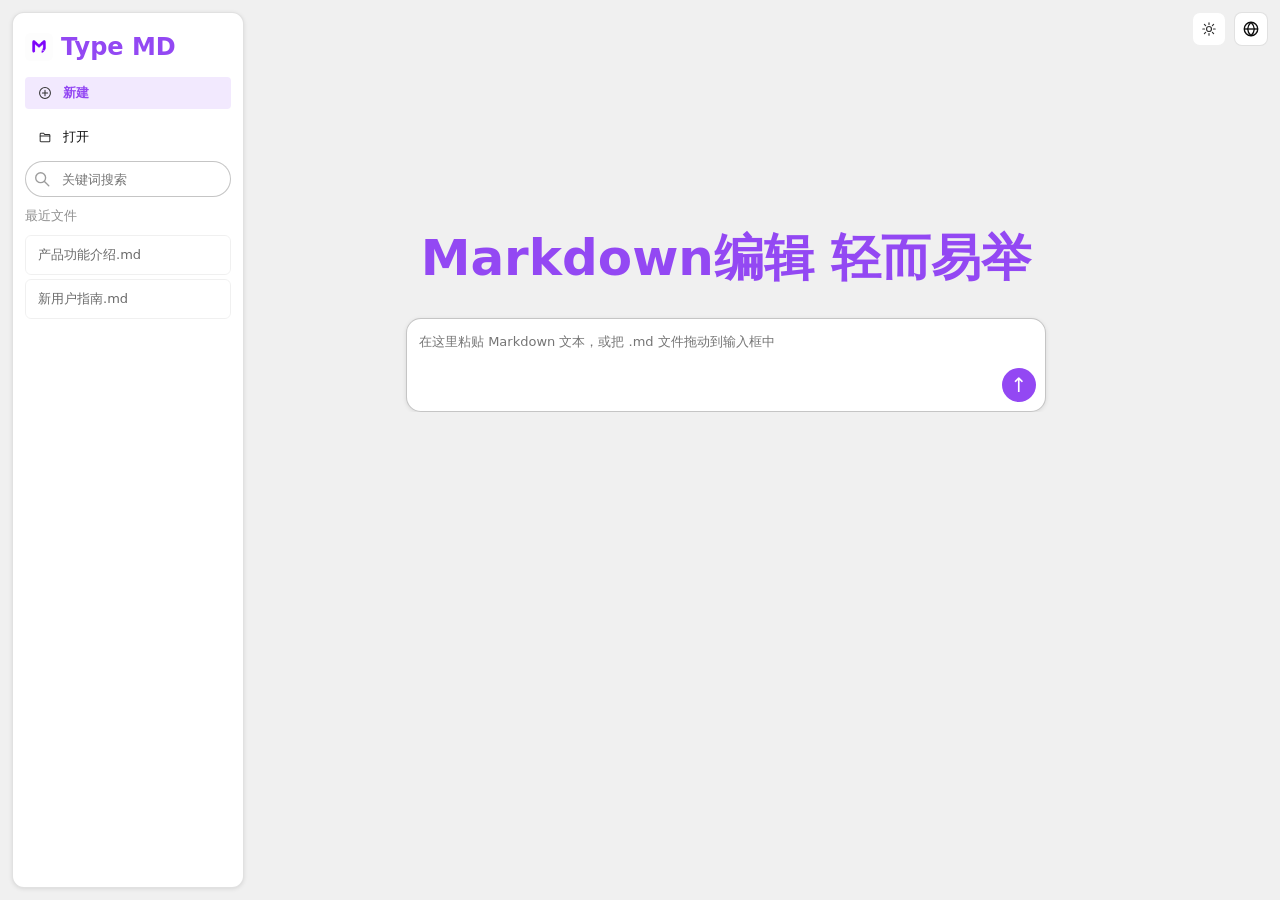
==== commit e49e7f2f: "Publish the standalone Type MD editor and drop leftover demo assets. Keep the root app self-containe" ====
--- a/index.html
+++ b/index.html
@@ -12,10 +12,10 @@
       @import url("./style_skill/navigation-sidebar.css");
 
       :root {
-        --kd-color-public-normal: rgba(var(--kd-color-indigo-6), 1);
-        --kd-color-public-hover: rgba(var(--kd-color-indigo-5), 1);
-        --kd-color-public-pressed: rgba(var(--kd-color-indigo-7), 1);
-        --kd-color-state-pressed-public: rgba(var(--kd-color-indigo-6), 0.12);
+        --app-color-public-normal: rgba(var(--app-color-indigo-6), 1);
+        --app-color-public-hover: rgba(var(--app-color-indigo-5), 1);
+        --app-color-public-pressed: rgba(var(--app-color-indigo-7), 1);
+        --app-color-state-pressed-public: rgba(var(--app-color-indigo-6), 0.12);
 
         --app-space-1: 4px;
         --app-space-2: 8px;
@@ -26,34 +26,34 @@
         --app-control-height-m: 34px;
         --app-icon-size-m: 16px;
         --app-icon-size-s: 14px;
-        --app-fmt-icon-size: 27px;
+        --app-fmt-icon-size: 22px;
         --app-input-radius: 15px;
         --app-statusbar-height: 40px;
         --app-content-bottom-gap: 52px;
         --app-code-line-height: 1.7;
-        --app-format-active-bg: rgba(var(--kd-color-blue-6), 1);
+        --app-format-active-bg: rgba(var(--app-color-blue-6), 1);
         --app-icon-stroke-m: 1.6;
-        --app-dark-control-bg: color-mix(in srgb, var(--kd-color-fill-light) 66%, #000 34%);
-        --app-dark-control-bg-hover: color-mix(in srgb, var(--kd-color-fill-light) 76%, #000 24%);
+        --app-dark-control-bg: color-mix(in srgb, var(--app-color-fill-light) 66%, #000 34%);
+        --app-dark-control-bg-hover: color-mix(in srgb, var(--app-color-fill-light) 76%, #000 24%);
         --app-dark-icon-filter: brightness(0) invert(0.92);
       }
 
       [data-theme="dark"] {
-        --kd-color-public-normal: rgba(var(--kd-color-indigo-7), 1);
-        --kd-color-public-hover: rgba(var(--kd-color-indigo-8), 1);
-        --kd-color-public-pressed: rgba(var(--kd-color-indigo-6), 1);
-        --app-format-active-bg: rgba(var(--kd-color-blue-5), 1);
-        --kd-color-text-primary: #ffffff;
-        --kd-color-text-secondary: #ffffff;
-        --kd-color-text-tertiary: rgba(255, 255, 255, 0.82);
-        --kd-color-icon-primary: #ffffff;
-        --kd-color-icon-secondary: #ffffff;
-        --kd-color-line-heavy: #3f3f3f;
-        --kd-color-line-medium: #3f3f3f;
-        --kd-color-line-regular: #3f3f3f;
-        --kd-color-line-light: #3f3f3f;
-        --kd-box-shadow-small: none;
-        --kd-box-shadow-middle: 0 8px 20px rgba(0, 0, 0, 0.45);
+        --app-color-public-normal: rgba(var(--app-color-indigo-7), 1);
+        --app-color-public-hover: rgba(var(--app-color-indigo-8), 1);
+        --app-color-public-pressed: rgba(var(--app-color-indigo-6), 1);
+        --app-format-active-bg: rgba(var(--app-color-blue-5), 1);
+        --app-color-text-primary: #ffffff;
+        --app-color-text-secondary: #ffffff;
+        --app-color-text-tertiary: rgba(255, 255, 255, 0.82);
+        --app-color-icon-primary: #ffffff;
+        --app-color-icon-secondary: #ffffff;
+        --app-color-line-heavy: #3f3f3f;
+        --app-color-line-medium: #3f3f3f;
+        --app-color-line-regular: #3f3f3f;
+        --app-color-line-light: #3f3f3f;
+        --app-box-shadow-small: none;
+        --app-box-shadow-middle: 0 8px 20px rgba(0, 0, 0, 0.45);
       }
 
       [data-theme="dark"] .sidebar,
@@ -61,7 +61,7 @@
       [data-theme="dark"] .workspace,
       [data-theme="dark"] .statusbar {
         border-color: #3f3f3f;
-        background: color-mix(in srgb, var(--kd-color-fill-base) 86%, #000 14%);
+        background: color-mix(in srgb, var(--app-color-fill-base) 86%, #000 14%);
         box-shadow: none;
       }
 
@@ -69,7 +69,7 @@
       [data-theme="dark"] .view-icon-btn,
       [data-theme="dark"] .action-icon-btn.plain,
       [data-theme="dark"] .icon-btn {
-        color: var(--kd-color-text-primary);
+        color: var(--app-color-text-primary);
       }
 
       [data-theme="dark"] .view-icon-btn,
@@ -111,7 +111,7 @@
       [data-theme="dark"] .recent-empty,
       [data-theme="dark"] .muted,
       [data-theme="dark"] .statusbar,
-      [data-theme="dark"] .kd-navigation-item,
+      [data-theme="dark"] .app-navigation-item,
       [data-theme="dark"] #previewHost,
       [data-theme="dark"] #editorHost .cm-editor,
       [data-theme="dark"] #editorHost .cm-content,
@@ -120,8 +120,8 @@
         caret-color: #ffffff;
       }
 
-      [data-theme="dark"] .kd-navigation-item.is-active {
-        color: var(--kd-color-public-normal);
+      [data-theme="dark"] .app-navigation-item.is-active {
+        color: var(--app-color-public-normal);
       }
 
       [data-theme="dark"] input::placeholder,
@@ -136,7 +136,7 @@
       [data-theme="dark"] .recent-item {
         border-color: #3f3f3f;
         color: #ffffff;
-        background: color-mix(in srgb, var(--kd-color-fill-base) 90%, #000 10%);
+        background: color-mix(in srgb, var(--app-color-fill-base) 90%, #000 10%);
       }
 
       [data-theme="dark"] .hero-dropzone textarea {
@@ -144,11 +144,11 @@
       }
 
       [data-theme="dark"] .input-search::before,
-      [data-theme="dark"] .kd-navigation-item__icon img {
+      [data-theme="dark"] .app-navigation-item__icon img {
         filter: var(--app-dark-icon-filter);
       }
 
-      [data-theme="dark"] .kd-navigation-item.is-active .kd-navigation-item__icon img {
+      [data-theme="dark"] .app-navigation-item.is-active .app-navigation-item__icon img {
         filter: brightness(0) invert(1);
       }
 
@@ -156,33 +156,33 @@
       [data-theme="dark"] .recent-submenu,
       [data-theme="dark"] .export-menu,
       [data-theme="dark"] .lang-menu {
-        border-color: var(--kd-color-line-medium);
-        background: color-mix(in srgb, var(--kd-color-fill-base) 88%, #000 12%);
+        border-color: var(--app-color-line-medium);
+        background: color-mix(in srgb, var(--app-color-fill-base) 88%, #000 12%);
       }
 
       [data-theme="dark"] #previewHost pre {
-        border-color: var(--kd-color-line-medium);
-        background: color-mix(in srgb, var(--kd-color-fill-light) 70%, #000 30%);
+        border-color: var(--app-color-line-medium);
+        background: color-mix(in srgb, var(--app-color-fill-light) 70%, #000 30%);
       }
 
       [data-theme="dark"] #previewHost blockquote {
-        border-left-color: var(--kd-color-public-normal);
-        background: color-mix(in srgb, var(--kd-color-fill-light) 68%, #000 32%);
-        color: var(--kd-color-text-secondary);
+        border-left-color: var(--app-color-public-normal);
+        background: color-mix(in srgb, var(--app-color-fill-light) 68%, #000 32%);
+        color: var(--app-color-text-secondary);
       }
 
       [data-theme="dark"] #previewHost th {
-        background: color-mix(in srgb, var(--kd-color-fill-light) 74%, #000 26%);
+        background: color-mix(in srgb, var(--app-color-fill-light) 74%, #000 26%);
       }
 
       [data-theme="dark"] #previewHost th,
       [data-theme="dark"] #previewHost td {
-        border-color: var(--kd-color-line-medium);
+        border-color: var(--app-color-line-medium);
       }
 
       [data-theme="dark"] #editorHost .cm-gutters {
-        border-right-color: var(--kd-color-line-medium);
-        background: color-mix(in srgb, var(--kd-color-fill-base) 90%, #000 10%);
+        border-right-color: var(--app-color-line-medium);
+        background: color-mix(in srgb, var(--app-color-fill-base) 90%, #000 10%);
       }
 
       [data-theme="dark"] .icon-btn.is-inactive .fmt-icon {
@@ -191,36 +191,37 @@
 
       body {
         margin: 0;
-        font-family: var(--kd-font-family);
-        font-size: var(--kd-font-size-base);
-        line-height: var(--kd-font-line-height-base);
-        color: var(--kd-color-text-primary);
-        background: var(--kd-color-background-base);
+        font-family: var(--app-font-family);
+        font-size: var(--app-font-size-base);
+        line-height: var(--app-font-line-height-base);
+        color: var(--app-color-text-primary);
+        background: var(--app-color-background-base);
         height: 100vh;
         overflow: hidden;
       }
 
       .app {
         height: 100%;
+        min-height: 0;
         display: grid;
         grid-template-columns: 232px 1fr;
+        grid-template-rows: minmax(0, 1fr);
         gap: var(--app-space-3);
         padding: var(--app-space-3);
       }
 
-      body[data-app-ready="0"] .app {
-        visibility: hidden;
-      }
-
       .sidebar {
-        border: 1px solid var(--kd-color-line-regular);
-        border-radius: var(--kd-border-radius-extra-large);
-        background: var(--kd-color-fill-base);
-        box-shadow: var(--kd-box-shadow-small);
+        border: 1px solid var(--app-color-line-regular);
+        border-radius: var(--app-border-radius-extra-large);
+        background: var(--app-color-fill-base);
+        box-shadow: var(--app-box-shadow-small);
         padding: var(--app-space-4) var(--app-space-3);
         display: flex;
         flex-direction: column;
         gap: var(--app-space-3);
+        min-height: 0;
+        height: 100%;
+        overflow: hidden;
       }
 
       .brand {
@@ -232,39 +233,42 @@
 
       .brand:focus-visible {
         outline: none;
-        box-shadow: var(--kd-box-shadow-glow);
-        border-radius: var(--kd-border-radius-middle);
+        box-shadow: var(--app-box-shadow-glow);
+        border-radius: var(--app-border-radius-middle);
       }
 
       .brand img {
         width: 28px;
         height: 28px;
-        border-radius: var(--kd-border-radius-middle);
+        border-radius: var(--app-border-radius-middle);
         object-fit: contain;
       }
 
       .brand h1 {
         margin: 0;
-        color: var(--kd-color-public-normal);
-        font-size: var(--kd-font-size-xx-large);
-        line-height: var(--kd-font-line-height-xx-large);
-        font-weight: var(--kd-font-weight-bold);
+        color: var(--app-color-public-normal);
+        font-size: var(--app-font-size-xx-large);
+        line-height: var(--app-font-line-height-xx-large);
+        font-weight: var(--app-font-weight-bold);
       }
 
       .side-actions {
         display: flex;
         flex-direction: column;
         gap: var(--app-space-2);
-      }
-
-      .side-actions .kd-navigation-item {
+        flex: 1;
+        min-height: 0;
+        overflow: hidden;
+      }
+
+      .side-actions .app-navigation-item {
         width: 100%;
         justify-content: flex-start;
         gap: 10px;
         padding-left: var(--app-space-3);
       }
 
-      .kd-navigation-item__icon svg {
+      .app-navigation-item__icon svg {
         width: var(--app-icon-size-s);
         height: var(--app-icon-size-s);
         stroke: currentColor;
@@ -274,8 +278,8 @@
         stroke-linejoin: round;
       }
 
-      .kd-navigation-item__icon img,
-      .kd-button-prefix-icon img {
+      .app-navigation-item__icon img,
+      .app-button-prefix-icon img {
         width: var(--app-icon-size-s);
         height: var(--app-icon-size-s);
         display: block;
@@ -288,12 +292,12 @@
       .input-search input {
         width: 100%;
         height: 36px;
-        border: 1px solid var(--kd-color-line-medium);
-        border-radius: var(--kd-border-radius-circle);
-        background: var(--kd-color-fill-base);
-        color: var(--kd-color-text-primary);
-        font-size: var(--kd-font-size-sub-base);
-        line-height: var(--kd-line-height-base);
+        border: 1px solid var(--app-color-line-medium);
+        border-radius: var(--app-border-radius-circle);
+        background: var(--app-color-fill-base);
+        color: var(--app-color-text-primary);
+        font-size: var(--app-font-size-sub-base);
+        line-height: var(--app-line-height-base);
         padding: 0 var(--app-space-3) 0 36px;
       }
 
@@ -305,25 +309,26 @@
         left: var(--app-space-2);
         top: 9px;
         background: no-repeat center / contain url("./style_skill/icons/magnifier.svg");
-        opacity: var(--kd-opacity-icon-hover);
+        opacity: var(--app-opacity-icon-hover);
       }
 
       .recent-title {
-        color: var(--kd-color-text-tertiary);
-        font-size: var(--kd-font-size-sub-base);
-        line-height: var(--kd-line-height-base);
+        color: var(--app-color-text-tertiary);
+        font-size: var(--app-font-size-sub-base);
+        line-height: var(--app-line-height-base);
+        flex-shrink: 0;
       }
 
       select,
       textarea,
       input {
-        border: 1px solid var(--kd-color-line-medium);
-        border-radius: var(--kd-border-radius-large);
-        background: var(--kd-color-fill-base);
-        color: var(--kd-color-text-primary);
-        font-family: var(--kd-font-family);
-        font-size: var(--kd-font-size-sub-base);
-        line-height: var(--kd-line-height-base);
+        border: 1px solid var(--app-color-line-medium);
+        border-radius: var(--app-border-radius-large);
+        background: var(--app-color-fill-base);
+        color: var(--app-color-text-primary);
+        font-family: var(--app-font-family);
+        font-size: var(--app-font-size-sub-base);
+        line-height: var(--app-line-height-base);
       }
 
       textarea,
@@ -334,17 +339,17 @@
       input:focus-visible,
       select:focus-visible,
       textarea:focus-visible,
-      .kd-button:focus-visible,
-      .kd-navigation-item:focus-visible {
+      .app-button:focus-visible,
+      .app-navigation-item:focus-visible {
         outline: none;
-        border-color: var(--kd-color-line-public);
-        box-shadow: var(--kd-box-shadow-glow);
+        border-color: var(--app-color-line-public);
+        box-shadow: var(--app-box-shadow-glow);
       }
 
       .muted {
-        color: var(--kd-color-text-tertiary);
-        font-size: var(--kd-font-size-small);
-        line-height: var(--kd-line-height-small);
+        color: var(--app-color-text-tertiary);
+        font-size: var(--app-font-size-small);
+        line-height: var(--app-line-height-small);
       }
 
       .content {
@@ -368,8 +373,8 @@
       .theme-toggle {
         width: var(--app-control-height-m);
         height: var(--app-control-height-m);
-        border-radius: var(--kd-border-radius-large);
-        border: 1px solid var(--kd-color-line-light);
+        border-radius: var(--app-border-radius-large);
+        border: 1px solid var(--app-color-line-light);
         background: #ffffff;
         display: inline-flex;
         align-items: center;
@@ -378,7 +383,7 @@
 
       .theme-toggle:hover {
         background: #ffffff;
-        border-color: var(--kd-color-line-regular);
+        border-color: var(--app-color-line-regular);
       }
 
       .theme-icon {
@@ -394,19 +399,19 @@
 
       [data-theme="dark"] .theme-toggle {
         background: transparent;
-        border-color: var(--kd-color-line-medium);
+        border-color: var(--app-color-line-medium);
       }
 
       [data-theme="dark"] .theme-toggle:hover {
         background: transparent;
-        border-color: var(--kd-color-line-regular);
+        border-color: var(--app-color-line-regular);
       }
 
       .topbar {
-        border: 1px solid var(--kd-color-line-regular);
-        border-radius: var(--kd-border-radius-extra-large);
-        background: var(--kd-color-fill-base);
-        box-shadow: var(--kd-box-shadow-small);
+        border: 1px solid var(--app-color-line-regular);
+        border-radius: var(--app-border-radius-extra-large);
+        background: var(--app-color-fill-base);
+        box-shadow: var(--app-box-shadow-small);
         padding: var(--app-space-3);
         display: grid;
         grid-template-columns: auto 1fr auto;
@@ -435,10 +440,10 @@
         width: var(--app-control-height-m);
         height: var(--app-control-height-m);
         border: none;
-        border-radius: var(--kd-border-radius-small);
+        border-radius: var(--app-border-radius-small);
         background: transparent;
-        color: var(--kd-color-text-primary);
-        font-size: var(--kd-font-size-sub-base);
+        color: var(--app-color-text-primary);
+        font-size: var(--app-font-size-sub-base);
         line-height: 1;
         display: inline-flex;
         align-items: center;
@@ -448,7 +453,7 @@
       }
 
       .icon-btn:hover {
-        background: var(--kd-color-state-hover);
+        background: var(--app-color-state-hover);
       }
 
       .icon-btn.is-active {
@@ -463,6 +468,11 @@
         width: var(--app-fmt-icon-size);
         height: var(--app-fmt-icon-size);
         display: block;
+      }
+
+      #fmtUnderlineBtn .fmt-icon {
+        width: 18px;
+        height: 18px;
       }
 
       .icon-btn.is-inactive .fmt-icon {
@@ -483,13 +493,13 @@
         min-width: 164px;
         max-width: 220px;
         padding: 6px 8px;
-        border-radius: var(--kd-border-radius-large);
-        background: var(--kd-color-feedback-regular);
-        color: var(--kd-color-text-white);
-        font-size: var(--kd-font-size-sub-base);
-        line-height: var(--kd-line-height-small);
+        border-radius: var(--app-border-radius-large);
+        background: var(--app-color-feedback-regular);
+        color: var(--app-color-text-white);
+        font-size: var(--app-font-size-sub-base);
+        line-height: var(--app-line-height-small);
         white-space: pre-line;
-        box-shadow: var(--kd-box-shadow-middle);
+        box-shadow: var(--app-box-shadow-middle);
         z-index: 20;
         pointer-events: none;
       }
@@ -502,7 +512,7 @@
         transform: translateX(-50%) rotate(45deg);
         width: 8px;
         height: 8px;
-        background: var(--kd-color-feedback-regular);
+        background: var(--app-color-feedback-regular);
         z-index: 20;
         pointer-events: none;
       }
@@ -531,7 +541,7 @@
       }
 
       .action-icon-btn.plain:hover {
-        background: var(--kd-color-state-hover);
+        background: var(--app-color-state-hover);
       }
 
       .action-icon-btn:disabled {
@@ -563,19 +573,19 @@
         width: var(--app-control-height-m);
         min-width: var(--app-control-height-m);
         height: var(--app-control-height-m);
-        border: 1px solid var(--kd-color-line-regular);
-        border-radius: var(--kd-border-radius-large);
+        border: 1px solid var(--app-color-line-regular);
+        border-radius: var(--app-border-radius-large);
         background: #ffffff;
         padding: 0;
         display: inline-flex;
         align-items: center;
         justify-content: center;
-        color: var(--kd-color-text-primary);
+        color: var(--app-color-text-primary);
       }
 
       .action-icon-btn.plain.lang-btn:hover {
         background: #ffffff;
-        border-color: var(--kd-color-line-regular);
+        border-color: var(--app-color-line-regular);
       }
 
       [data-theme="dark"] .action-icon-btn.plain.lang-btn {
@@ -584,7 +594,7 @@
 
       [data-theme="dark"] .action-icon-btn.plain.lang-btn:hover {
         background: transparent;
-        border-color: var(--kd-color-line-regular);
+        border-color: var(--app-color-line-regular);
       }
 
       .lang-btn-icon,
@@ -607,10 +617,10 @@
         top: calc(100% + 6px);
         right: 0;
         min-width: 120px;
-        border: 1px solid var(--kd-color-line-regular);
-        border-radius: var(--kd-border-radius-middle);
-        background: var(--kd-color-fill-base);
-        box-shadow: var(--kd-box-shadow-middle);
+        border: 1px solid var(--app-color-line-regular);
+        border-radius: var(--app-border-radius-middle);
+        background: var(--app-color-fill-base);
+        box-shadow: var(--app-box-shadow-middle);
         padding: 4px;
         display: none;
         z-index: 12;
@@ -624,22 +634,22 @@
         width: 100%;
         border: none;
         background: transparent;
-        color: var(--kd-color-text-primary);
+        color: var(--app-color-text-primary);
         text-align: left;
-        font-size: var(--kd-font-size-sub-base);
-        line-height: var(--kd-line-height-base);
-        border-radius: var(--kd-border-radius-small);
+        font-size: var(--app-font-size-sub-base);
+        line-height: var(--app-line-height-base);
+        border-radius: var(--app-border-radius-small);
         padding: 7px 8px;
         cursor: pointer;
       }
 
       .lang-menu button:hover {
-        background: var(--kd-color-state-hover);
+        background: var(--app-color-state-hover);
       }
 
       .lang-menu button.is-active {
-        color: var(--kd-color-text-brand);
-        background: color-mix(in srgb, var(--kd-color-state-hover) 62%, var(--kd-color-brand-1) 38%);
+        color: var(--app-color-text-brand);
+        background: color-mix(in srgb, var(--app-color-state-hover) 62%, var(--app-color-brand-1) 38%);
       }
 
       .export-menu {
@@ -647,10 +657,10 @@
         top: calc(100% + 6px);
         right: 0;
         min-width: 150px;
-        border: 1px solid var(--kd-color-line-regular);
-        border-radius: var(--kd-border-radius-middle);
-        background: var(--kd-color-fill-base);
-        box-shadow: var(--kd-box-shadow-middle);
+        border: 1px solid var(--app-color-line-regular);
+        border-radius: var(--app-border-radius-middle);
+        background: var(--app-color-fill-base);
+        box-shadow: var(--app-box-shadow-middle);
         padding: 4px;
         display: none;
         z-index: 12;
@@ -664,17 +674,17 @@
         width: 100%;
         border: none;
         background: transparent;
-        color: var(--kd-color-text-primary);
+        color: var(--app-color-text-primary);
         text-align: left;
-        font-size: var(--kd-font-size-sub-base);
-        line-height: var(--kd-line-height-base);
-        border-radius: var(--kd-border-radius-small);
+        font-size: var(--app-font-size-sub-base);
+        line-height: var(--app-line-height-base);
+        border-radius: var(--app-border-radius-small);
         padding: 7px 8px;
         cursor: pointer;
       }
 
       .export-menu button:hover {
-        background: var(--kd-color-state-hover);
+        background: var(--app-color-state-hover);
       }
 
       .workspace-wrap {
@@ -713,7 +723,7 @@
 
       .hero {
         border: none;
-        border-radius: var(--kd-border-radius-extra-large);
+        border-radius: var(--app-border-radius-extra-large);
         background: transparent;
         box-shadow: none;
         padding: 0;
@@ -722,11 +732,11 @@
 
       .hero h2 {
         margin: 0 0 40px;
-        color: var(--kd-color-public-normal);
+        color: var(--app-color-public-normal);
         text-align: center;
         font-size: 50px;
-        line-height: var(--kd-font-line-height-xxx-large);
-        font-weight: var(--kd-font-weight-bold);
+        line-height: var(--app-font-line-height-xxx-large);
+        font-weight: var(--app-font-weight-bold);
         transform: translateX(-36px);
       }
 
@@ -739,13 +749,13 @@
       .hero-dropzone {
         position: relative;
         border: none;
-        border-radius: var(--kd-border-radius-large);
+        border-radius: var(--app-border-radius-large);
         padding: 0;
-        transition: var(--kd-all-transition);
+        transition: var(--app-all-transition);
       }
 
       .hero-dropzone.is-dragover {
-        box-shadow: var(--kd-box-shadow-glow);
+        box-shadow: var(--app-box-shadow-glow);
       }
 
       .hero-dropzone textarea {
@@ -755,17 +765,17 @@
         max-height: 180px;
         resize: none;
         border-radius: var(--app-input-radius);
-        border: 1px solid var(--kd-color-line-medium);
-        background: var(--kd-color-fill-base);
+        border: 1px solid var(--app-color-line-medium);
+        background: var(--app-color-fill-base);
         padding: var(--app-space-3);
         padding-right: 90px;
         padding-bottom: 36px;
-        box-shadow: var(--kd-box-shadow-small);
+        box-shadow: var(--app-box-shadow-small);
         overflow-y: hidden;
       }
 
       .hero-dropzone.is-dragover textarea {
-        border-color: var(--kd-color-line-public);
+        border-color: var(--app-color-line-public);
         min-height: 96px;
       }
 
@@ -781,7 +791,7 @@
         padding: 0;
       }
 
-      .hero-upload-btn .kd-button-children {
+      .hero-upload-btn .app-button-children {
         font-size: 20px;
         line-height: 1;
       }
@@ -790,25 +800,28 @@
         display: flex;
         flex-direction: column;
         gap: var(--app-space-1);
+        flex: 1;
+        min-height: 0;
+        overflow-y: auto;
       }
 
       .recent-item {
         width: 100%;
         text-align: left;
         padding: 0;
-        border: 1px solid var(--kd-color-line-light);
-        border-radius: var(--kd-border-radius-middle);
-        color: var(--kd-color-text-secondary);
+        border: 1px solid var(--app-color-line-light);
+        border-radius: var(--app-border-radius-middle);
+        color: var(--app-color-text-secondary);
         background: transparent;
-        font-size: var(--kd-font-size-sub-base);
-        line-height: var(--kd-line-height-base);
+        font-size: var(--app-font-size-sub-base);
+        line-height: var(--app-line-height-base);
         cursor: default;
         position: relative;
       }
 
       .recent-item:hover,
       .recent-item.is-menu-open {
-        background: var(--kd-color-state-hover);
+        background: var(--app-color-state-hover);
       }
 
       .recent-item-main {
@@ -832,22 +845,22 @@
       .recent-rename-input {
         width: 100%;
         height: 26px;
-        border: 1px solid var(--kd-color-line-public);
-        border-radius: var(--kd-border-radius-small);
+        border: 1px solid var(--app-color-line-public);
+        border-radius: var(--app-border-radius-small);
         padding: 0 6px;
-        color: var(--kd-color-text-primary);
-        font-size: var(--kd-font-size-sub-base);
+        color: var(--app-color-text-primary);
+        font-size: var(--app-font-size-sub-base);
         line-height: 26px;
-        background: var(--kd-color-fill-base);
+        background: var(--app-color-fill-base);
       }
 
       .recent-item-more {
         width: 24px;
         height: 24px;
         border: none;
-        border-radius: var(--kd-border-radius-small);
+        border-radius: var(--app-border-radius-small);
         background: transparent;
-        color: var(--kd-color-text-secondary);
+        color: var(--app-color-text-secondary);
         display: inline-flex;
         align-items: center;
         justify-content: center;
@@ -857,7 +870,7 @@
       }
 
       .recent-item-more:hover {
-        background: var(--kd-color-state-hover);
+        background: var(--app-color-state-hover);
       }
 
       .recent-menu {
@@ -865,10 +878,10 @@
         top: calc(100% + 4px);
         right: 6px;
         width: 172px;
-        border: 1px solid var(--kd-color-line-regular);
-        border-radius: var(--kd-border-radius-middle);
-        background: var(--kd-color-fill-base);
-        box-shadow: var(--kd-box-shadow-middle);
+        border: 1px solid var(--app-color-line-regular);
+        border-radius: var(--app-border-radius-middle);
+        background: var(--app-color-fill-base);
+        box-shadow: var(--app-box-shadow-middle);
         padding: 4px;
         display: none;
         z-index: 10;
@@ -882,24 +895,24 @@
         width: 100%;
         border: none;
         background: transparent;
-        color: var(--kd-color-text-primary);
+        color: var(--app-color-text-primary);
         display: flex;
         justify-content: space-between;
         align-items: center;
         padding: 7px 8px;
-        border-radius: var(--kd-border-radius-small);
-        font-size: var(--kd-font-size-sub-base);
-        line-height: var(--kd-line-height-base);
+        border-radius: var(--app-border-radius-small);
+        font-size: var(--app-font-size-sub-base);
+        line-height: var(--app-line-height-base);
         cursor: pointer;
         text-align: left;
       }
 
       .recent-menu-item:hover {
-        background: var(--kd-color-state-hover);
+        background: var(--app-color-state-hover);
       }
 
       .recent-menu-item.is-danger {
-        color: var(--kd-color-error-normal);
+        color: var(--app-color-error-normal);
       }
 
       .recent-menu-item.has-submenu {
@@ -920,10 +933,10 @@
         left: 100%;
         top: -4px;
         width: 120px;
-        border: 1px solid var(--kd-color-line-regular);
-        border-radius: var(--kd-border-radius-middle);
-        background: var(--kd-color-fill-base);
-        box-shadow: var(--kd-box-shadow-middle);
+        border: 1px solid var(--app-color-line-regular);
+        border-radius: var(--app-border-radius-middle);
+        background: var(--app-color-fill-base);
+        box-shadow: var(--app-box-shadow-middle);
         padding: 4px;
         display: none;
       }
@@ -936,23 +949,23 @@
         width: 100%;
         border: none;
         background: transparent;
-        color: var(--kd-color-text-primary);
-        border-radius: var(--kd-border-radius-small);
+        color: var(--app-color-text-primary);
+        border-radius: var(--app-border-radius-small);
         padding: 7px 8px;
-        font-size: var(--kd-font-size-sub-base);
-        line-height: var(--kd-line-height-base);
+        font-size: var(--app-font-size-sub-base);
+        line-height: var(--app-line-height-base);
         text-align: left;
         cursor: pointer;
       }
 
       .recent-submenu button:hover {
-        background: var(--kd-color-state-hover);
+        background: var(--app-color-state-hover);
       }
 
       .recent-empty {
-        color: var(--kd-color-text-tertiary);
-        font-size: var(--kd-font-size-sub-base);
-        line-height: var(--kd-line-height-base);
+        color: var(--app-color-text-tertiary);
+        font-size: var(--app-font-size-sub-base);
+        line-height: var(--app-line-height-base);
         padding: var(--app-space-2) var(--app-space-1);
       }
 
@@ -962,10 +975,10 @@
         height: auto;
         display: grid;
         grid-template-columns: 1fr;
-        border: 1px solid var(--kd-color-line-regular);
-        border-radius: var(--kd-border-radius-extra-large);
-        background: var(--kd-color-fill-base);
-        box-shadow: var(--kd-box-shadow-small);
+        border: 1px solid var(--app-color-line-regular);
+        border-radius: var(--app-border-radius-extra-large);
+        background: var(--app-color-fill-base);
+        box-shadow: var(--app-box-shadow-small);
       }
 
       .workspace.split {
@@ -976,7 +989,7 @@
         min-width: 0;
         min-height: 0;
         height: 100%;
-        border-right: 1px solid var(--kd-color-line-regular);
+        border-right: 1px solid var(--app-color-line-regular);
       }
 
       .panel:last-child {
@@ -1013,7 +1026,7 @@
 
       #editorHost .cm-content {
         min-height: 100%;
-        caret-color: var(--kd-color-text-primary);
+        caret-color: var(--app-color-text-primary);
         padding: var(--app-space-3) var(--app-space-5) 24px calc(var(--app-space-6) + 2px);
       }
 
@@ -1027,14 +1040,14 @@
 
       #previewHost {
         padding: var(--app-space-4) var(--app-space-5) var(--app-space-4) calc(var(--app-space-6) + 2px);
-        color: var(--kd-color-text-primary);
+        color: var(--app-color-text-primary);
         min-height: 100%;
         outline: none;
       }
 
       #previewHost.preview-editing {
-        box-shadow: inset 0 0 0 1px var(--kd-color-line-public);
-        border-radius: var(--kd-border-radius-middle);
+        box-shadow: inset 0 0 0 1px var(--app-color-line-public);
+        border-radius: var(--app-border-radius-middle);
       }
 
       #previewHost p {
@@ -1080,19 +1093,19 @@
       #previewHost pre {
         margin: var(--app-space-4) 0;
         overflow: auto;
-        border: 1px solid var(--kd-color-line-light);
-        border-radius: var(--kd-border-radius-large);
-        background: var(--kd-color-fill-light);
+        border: 1px solid var(--app-color-line-light);
+        border-radius: var(--app-border-radius-large);
+        background: var(--app-color-fill-light);
         padding: var(--app-space-4);
       }
 
       #previewHost blockquote {
         margin: var(--app-space-3) 0;
         padding: var(--app-space-1) 0 var(--app-space-1) var(--app-space-3);
-        border-left: 3px solid var(--kd-color-line-public);
-        color: var(--kd-color-text-secondary);
-        background: color-mix(in srgb, var(--kd-color-fill-light) 84%, transparent);
-        border-radius: var(--kd-border-radius-small);
+        border-left: 3px solid var(--app-color-line-public);
+        color: var(--app-color-text-secondary);
+        background: color-mix(in srgb, var(--app-color-fill-light) 84%, transparent);
+        border-radius: var(--app-border-radius-small);
       }
 
       #previewHost table {
@@ -1103,7 +1116,7 @@
 
       #previewHost th,
       #previewHost td {
-        border: 1px solid var(--kd-color-line-regular);
+        border: 1px solid var(--app-color-line-regular);
         padding: var(--app-space-3) var(--app-space-4);
       }
 
@@ -1116,12 +1129,12 @@
         min-height: var(--app-statusbar-height);
         max-height: var(--app-statusbar-height);
         padding: 0 var(--app-space-3);
-        border: 1px solid var(--kd-color-line-regular);
-        border-radius: var(--kd-border-radius-extra-large);
-        background: var(--kd-color-fill-base);
-        color: var(--kd-color-text-secondary);
-        font-size: var(--kd-font-size-sub-base);
-        line-height: var(--kd-line-height-base);
+        border: 1px solid var(--app-color-line-regular);
+        border-radius: var(--app-border-radius-extra-large);
+        background: var(--app-color-fill-base);
+        color: var(--app-color-text-secondary);
+        font-size: var(--app-font-size-sub-base);
+        line-height: var(--app-line-height-base);
         flex-shrink: 0;
         position: absolute;
         left: 0;
@@ -1135,7 +1148,7 @@
       .theme-toggle:focus-visible,
       .recent-item-more:focus-visible {
         outline: none;
-        box-shadow: var(--kd-box-shadow-glow);
+        box-shadow: var(--app-box-shadow-glow);
       }
 
       .statusbar span {
@@ -1145,8 +1158,8 @@
       }
 
       .statusbar strong {
-        color: var(--kd-color-text-primary);
-        font-weight: var(--kd-font-weight-bold);
+        color: var(--app-color-text-primary);
+        font-weight: var(--app-font-weight-bold);
       }
 
       .hidden {
@@ -1173,7 +1186,7 @@
       }
     </style>
   </head>
-  <body data-ui-mode="initial" data-app-ready="0">
+  <body data-ui-mode="initial">
     <div class="app">
       <aside class="sidebar">
         <div id="brandHome" class="brand" role="button" tabindex="0" aria-label="返回初始页" title="返回初始页">
@@ -1184,24 +1197,24 @@
           <h1>Type MD</h1>
         </div>
 
-        <nav class="kd-navigation-vertical side-actions">
-          <button id="newBtn" class="kd-navigation-item is-active">
-            <span class="kd-navigation-item__icon" aria-hidden="true">
+        <nav class="app-navigation-vertical side-actions">
+          <button id="newBtn" class="app-navigation-item is-active">
+            <span class="app-navigation-item__icon" aria-hidden="true">
               <img src="./style_skill/icons/insert.svg" alt="" />
             </span>
-            <span id="newBtnLabel" class="kd-navigation-item__label">新建</span>
+            <span id="newBtnLabel" class="app-navigation-item__label">新建</span>
           </button>
-          <button id="openBtn" class="kd-navigation-item">
-            <span class="kd-navigation-item__icon" aria-hidden="true">
+          <button id="openBtn" class="app-navigation-item">
+            <span class="app-navigation-item__icon" aria-hidden="true">
               <img src="./style_skill/icons/folder.svg" alt="" />
             </span>
-            <span id="openBtnLabel" class="kd-navigation-item__label">打开</span>
+            <span id="openBtnLabel" class="app-navigation-item__label">打开</span>
           </button>
           <input id="fileInput" class="hidden" type="file" accept=".md,text/markdown,text/plain" />
           <div class="input-search">
             <input
               id="searchInput"
-              name="wps-md-demo-search"
+              name="typemd-search"
               type="search"
               placeholder="关键词搜索"
               list="searchHistoryList"
@@ -1214,7 +1227,16 @@
           </div>
           <span id="recentTitle" class="recent-title">最近文件</span>
           <div id="recentList" class="recent-list">
-            <span class="recent-empty">无最近文件</span>
+            <div class="recent-item" title="docs/产品功能介绍.md">
+              <div class="recent-item-main">
+                <span class="recent-item-name">产品功能介绍.md</span>
+              </div>
+            </div>
+            <div class="recent-item" title="docs/新用户指南.md">
+              <div class="recent-item-main">
+                <span class="recent-item-name">新用户指南.md</span>
+              </div>
+            </div>
           </div>
         </nav>
       </aside>
@@ -1225,7 +1247,7 @@
             <img id="initialThemeIcon" class="theme-icon tool-icon" src="./style_skill/icons/sun_yellow.svg" alt="" />
           </button>
           <div class="top-action-group lang-action-group">
-            <button id="initialLangBtn" class="kd-button kd-button-secondary kd-button-m action-icon-btn plain lang-btn" type="button" title="语言" aria-label="语言">
+            <button id="initialLangBtn" class="app-button app-button-secondary app-button-m action-icon-btn plain lang-btn" type="button" title="语言" aria-label="语言">
               <span class="lang-btn-icon" aria-hidden="true">
                 <svg viewBox="0 0 24 24">
                   <circle cx="12" cy="12" r="9"></circle>
@@ -1244,19 +1266,19 @@
 
         <header class="topbar hidden">
           <div class="topbar-group">
-            <div id="viewSegment" class="kd-segmented-controller view-segment" role="tablist" aria-label="编辑视图切换">
-              <div id="viewSourceItem" class="kd-segmented-item">
-                <button id="viewSourceBtn" class="kd-button kd-button-light kd-button-m view-icon-btn" type="button" title="源码视图" aria-label="源码视图">
+            <div id="viewSegment" class="app-segmented-controller view-segment" role="tablist" aria-label="编辑视图切换">
+              <div id="viewSourceItem" class="app-segmented-item">
+                <button id="viewSourceBtn" class="app-button app-button-light app-button-m view-icon-btn" type="button" title="源码视图" aria-label="源码视图">
                   <img class="view-icon tool-icon" src="./style_skill/icons/code_ai.svg" alt="" />
                 </button>
               </div>
-              <div id="viewPreviewItem" class="kd-segmented-item">
-                <button id="viewPreviewBtn" class="kd-button kd-button-light kd-button-m view-icon-btn" type="button" title="预览视图" aria-label="预览视图">
+              <div id="viewPreviewItem" class="app-segmented-item">
+                <button id="viewPreviewBtn" class="app-button app-button-light app-button-m view-icon-btn" type="button" title="预览视图" aria-label="预览视图">
                   <img class="view-icon tool-icon" src="./style_skill/icons/eye.svg" alt="" />
                 </button>
               </div>
-              <div id="viewSplitItem" class="kd-segmented-item">
-                <button id="viewSplitBtn" class="kd-button kd-button-light kd-button-m view-icon-btn" type="button" title="分栏视图" aria-label="分栏视图">
+              <div id="viewSplitItem" class="app-segmented-item">
+                <button id="viewSplitBtn" class="app-button app-button-light app-button-m view-icon-btn" type="button" title="分栏视图" aria-label="分栏视图">
                   <img class="view-icon tool-icon" src="./style_skill/icons/columns_view_two.svg" alt="" />
                 </button>
               </div>
@@ -1276,27 +1298,27 @@
           </div>
           <div class="topbar-group">
             <div id="historyActions" class="topbar-group hidden">
-              <button id="undoBtn" class="kd-button kd-button-secondary kd-button-m action-icon-btn plain" type="button" title="上一步" aria-label="上一步">
+              <button id="undoBtn" class="app-button app-button-secondary app-button-m action-icon-btn plain" type="button" title="上一步" aria-label="上一步">
                 <svg class="undo-redo-icon" viewBox="0 0 24 24" fill="none" aria-hidden="true">
                   <path d="M9 7L4 12L9 17" stroke="currentColor" stroke-width="1.8" stroke-linecap="round" stroke-linejoin="round"></path>
                   <path d="M20 12H4" stroke="currentColor" stroke-width="1.8" stroke-linecap="round"></path>
                 </svg>
               </button>
-              <button id="redoBtn" class="kd-button kd-button-secondary kd-button-m action-icon-btn plain" type="button" title="下一步" aria-label="下一步">
+              <button id="redoBtn" class="app-button app-button-secondary app-button-m action-icon-btn plain" type="button" title="下一步" aria-label="下一步">
                 <svg class="undo-redo-icon" viewBox="0 0 24 24" fill="none" aria-hidden="true">
                   <path d="M15 7L20 12L15 17" stroke="currentColor" stroke-width="1.8" stroke-linecap="round" stroke-linejoin="round"></path>
                   <path d="M4 12H20" stroke="currentColor" stroke-width="1.8" stroke-linecap="round"></path>
                 </svg>
               </button>
             </div>
-            <button id="copyBtn" class="kd-button kd-button-secondary kd-button-m action-icon-btn plain" type="button" title="复制" aria-label="复制">
+            <button id="copyBtn" class="app-button app-button-secondary app-button-m action-icon-btn plain" type="button" title="复制" aria-label="复制">
               <img class="action-icon tool-icon" src="./style_skill/icons/copy.svg" alt="" />
             </button>
-            <button id="downloadBtn" class="kd-button kd-button-secondary kd-button-m action-icon-btn plain" type="button" title="下载" aria-label="下载">
+            <button id="downloadBtn" class="app-button app-button-secondary app-button-m action-icon-btn plain" type="button" title="下载" aria-label="下载">
               <img class="action-icon tool-icon" src="./style_skill/icons/download.svg" alt="" />
             </button>
             <div class="top-action-group export-action-group">
-              <button id="exportBtn" class="kd-button kd-button-secondary kd-button-m action-icon-btn plain" type="button" title="导出" aria-label="导出">
+              <button id="exportBtn" class="app-button app-button-secondary app-button-m action-icon-btn plain" type="button" title="导出" aria-label="导出">
                 <img class="action-icon tool-icon" src="./style_skill/icons/share_to.svg" alt="" />
               </button>
               <div id="exportMenu" class="export-menu">
@@ -1307,14 +1329,14 @@
                 <button type="button" data-export-action="html">.html</button>
               </div>
             </div>
-            <button id="deleteBtn" class="kd-button kd-button-light kd-button-danger kd-button-m action-icon-btn" type="button" title="删除" aria-label="删除">
+            <button id="deleteBtn" class="app-button app-button-light app-button-danger app-button-m action-icon-btn" type="button" title="删除" aria-label="删除">
               <img class="action-icon tool-icon" src="./style_skill/icons/trash_can.svg" alt="" />
             </button>
             <button id="themeBtn" class="theme-toggle" type="button" aria-label="切换亮暗模式">
               <img id="themeIcon" class="theme-icon tool-icon" src="./style_skill/icons/sun_yellow.svg" alt="" />
             </button>
             <div class="top-action-group lang-action-group">
-              <button id="langBtn" class="kd-button kd-button-secondary kd-button-m action-icon-btn plain lang-btn" type="button" title="语言" aria-label="语言">
+              <button id="langBtn" class="app-button app-button-secondary app-button-m action-icon-btn plain lang-btn" type="button" title="语言" aria-label="语言">
                 <span class="lang-btn-icon" aria-hidden="true">
                   <svg viewBox="0 0 24 24">
                     <circle cx="12" cy="12" r="9"></circle>
@@ -1338,8 +1360,8 @@
             <div class="hero-upload">
               <div id="dropZone" class="hero-dropzone">
                 <textarea id="importInput" placeholder="在这里粘贴 Markdown 文本，或把 .md 文件拖动到输入框中"></textarea>
-                <button id="uploadBtn" class="kd-button kd-button-primary kd-button-m hero-upload-btn" type="button">
-                  <span class="kd-button-children" aria-hidden="true">↑</span>
+                <button id="uploadBtn" class="app-button app-button-primary app-button-m hero-upload-btn" type="button">
+                  <span class="app-button-children" aria-hidden="true">↑</span>
                 </button>
               </div>
             </div>
@@ -1382,11 +1404,11 @@
       import { jsPDF } from "https://esm.sh/jspdf@2.5.1";
       import { Document, Packer, Paragraph, HeadingLevel } from "https://esm.sh/docx@8.5.0";
 
-      const STORAGE_KEY = "wps-md-editor.current";
-      const RECENT_KEY = "wps-md-editor.recent";
-      const SEARCH_HISTORY_KEY = "wps-md-editor.search-history";
-      const THEME_KEY = "wps-md-editor.theme";
-      const LANG_KEY = "wps-md-editor.lang";
+      const STORAGE_KEY = "typemd-editor.current";
+      const RECENT_KEY = "typemd-editor.recent";
+      const SEARCH_HISTORY_KEY = "typemd-editor.search-history";
+      const THEME_KEY = "typemd-editor.theme";
+      const LANG_KEY = "typemd-editor.lang";
       const defaultDoc = "";
       const PRESET_DOCS = [
         {
@@ -1412,12 +1434,7 @@
             "## 适用场景",
             "",
             "1. AI 生成 Markdown 初稿后快速修订",
-            "2. 团队内文档标准化编写与导出分发",
-            "3. 政企/教育等本地合规写作场景",
-            "",
-            "## 注意事项",
-            "",
-            "> 当前版本不包含“用 WPS 打开”“分享至 WPS 协作”，规划在后续迭代。"
+            "2. 团队内文档标准化编写与导出分发"
           ].join("\n"),
           fallback: "# 产品功能介绍\n\n预设文档加载失败，请检查 docs/产品功能介绍.md。"
         },
@@ -1468,15 +1485,12 @@
           fallback: "# 新用户指南\n\n预设文档加载失败，请检查 docs/新用户指南.md。"
         }
       ];
-      const LEGACY_PRESET_PATHS = new Set([
-        "02_demo/docs/doc1.md",
-        "02_demo/docs/doc2.md",
-        "02_demo/docs/doc3.md",
-        "02_demo/docs/团队知识库模板.md",
-        "02_demo/docs/团队知识库模版.md",
-        "02_demo/docs/产品功能介绍.md",
-        "02_demo/docs/新用户指南.md"
-      ]);
+      const LEGACY_PATH_MAP = {
+        "02_demo/docs/产品功能介绍.md": "docs/产品功能介绍.md",
+        "02_demo/docs/新用户指南.md": "docs/新用户指南.md",
+        "L2_Markdown/02_demo/docs/产品功能介绍.md": "docs/产品功能介绍.md",
+        "L2_Markdown/02_demo/docs/新用户指南.md": "docs/新用户指南.md"
+      };
 
       const I18N = {
         zh: {
@@ -1663,12 +1677,21 @@
         pathText: document.getElementById("pathText")
       };
 
+      function readStorage(key, fallback = "") {
+        try {
+          const value = localStorage.getItem(key);
+          return value == null ? fallback : value;
+        } catch {
+          return fallback;
+        }
+      }
+
       const appState = {
         markdown: "",
         viewMode: "split",
         uiMode: "initial",
-        theme: localStorage.getItem(THEME_KEY) || "light",
-        lang: localStorage.getItem(LANG_KEY) || "zh",
+        theme: readStorage(THEME_KEY, "light") || "light",
+        lang: readStorage(LANG_KEY, "zh") || "zh",
         meta: { name: "untitled.md", path: "" }
       };
 
@@ -1702,23 +1725,74 @@
         return I18N[appState.lang]?.[key] ?? I18N.zh[key] ?? key;
       }
 
-      function getRecentList() {
+      function readStoredRecent() {
         try {
           const parsed = JSON.parse(localStorage.getItem(RECENT_KEY) || "[]");
-          return parsed
-            .map((item, idx) => ({
-              id: item.id || `${item.ts || Date.now()}-${idx}`,
-              ...item,
-              ts: item.ts || Date.now()
-            }))
-            .sort((a, b) => b.ts - a.ts);
+          return Array.isArray(parsed) ? parsed : [];
         } catch {
           return [];
         }
       }
 
+      function normalizePath(path) {
+        return String(path || "").replace(/\\/g, "/").replace(/^\.\//, "");
+      }
+
+      function resolveRecentPath(path) {
+        const raw = String(path || "");
+        const p = normalizePath(raw);
+        if (LEGACY_PATH_MAP[raw]) return LEGACY_PATH_MAP[raw];
+        if (LEGACY_PATH_MAP[p]) return LEGACY_PATH_MAP[p];
+        const mapped = Object.entries(LEGACY_PATH_MAP).find(([from]) => p.endsWith(normalizePath(from)));
+        return mapped ? mapped[1] : p;
+      }
+
+      function isObsoletePath(path) {
+        const p = normalizePath(path);
+        return /(?:^|\/)(?:02_demo|L2_Markdown|kd-skills|assets\/kd-icons)(?:\/|$)/.test(p);
+      }
+
+      function normalizeRecent(list) {
+        const byPath = new Map();
+        (Array.isArray(list) ? list : []).forEach((item, idx) => {
+          if (!item) return;
+          const path = resolveRecentPath(item.path);
+          if (!path || isObsoletePath(path)) return;
+          const next = {
+            id: item.id || `${item.ts || Date.now()}-${idx}`,
+            ...item,
+            path,
+            ts: Number.isFinite(item.ts) ? item.ts : Date.now()
+          };
+          const prev = byPath.get(path);
+          if (!prev || next.ts >= prev.ts) byPath.set(path, next);
+        });
+        return [...byPath.values()].sort((a, b) => b.ts - a.ts);
+      }
+
+      function getRecentList() {
+        return normalizeRecent(readStoredRecent());
+      }
+
       function setRecentList(list) {
-        localStorage.setItem(RECENT_KEY, JSON.stringify(list));
+        try {
+          localStorage.setItem(RECENT_KEY, JSON.stringify(normalizeRecent(list)));
+        } catch {
+          // ignore quota / private mode
+        }
+      }
+
+      function sanitizeCurrentMeta() {
+        const path = appState.meta?.path;
+        if (!path) return;
+        const resolved = resolveRecentPath(path);
+        if (isObsoletePath(resolved)) {
+          appState.meta = { name: "untitled.md", path: "" };
+          return;
+        }
+        if (resolved !== path) {
+          appState.meta = { ...appState.meta, path: resolved };
+        }
       }
 
       function getSearchHistory() {
@@ -1748,55 +1822,60 @@
         renderSearchHistoryOptions();
       }
 
+      function fallbackPresetContent(preset) {
+        return preset.embedded || preset.fallback || "";
+      }
+
       async function fetchPresetDocContent(preset) {
-        try {
-          const res = await fetch(encodeURI(preset.url), { cache: "no-store" });
-          if (!res.ok) return preset.embedded || preset.fallback;
-          const text = await res.text();
-          return text.trim() ? text : preset.embedded || preset.fallback;
-        } catch {
-          return preset.embedded || preset.fallback;
-        }
+        const urls = Array.from(new Set([preset.url, encodeURI(preset.url)]));
+        for (const url of urls) {
+          try {
+            const res = await fetch(url, { cache: "no-store" });
+            if (!res.ok) continue;
+            const text = await res.text();
+            if (text.trim()) return text;
+          } catch {
+            // try next candidate
+          }
+        }
+        return fallbackPresetContent(preset);
+      }
+
+      function buildPresetRecentItem(preset, idx, content, existing) {
+        const text = String(content || "").trim()
+          ? content
+          : fallbackPresetContent(preset);
+        return {
+          id: existing?.id || `preset-${idx + 1}`,
+          name: existing?.name || preset.name,
+          path: preset.path,
+          content: text,
+          ts: Number.isFinite(existing?.ts) ? existing.ts : Date.now() - idx
+        };
+      }
+
+      function seedPresetRecentDocs() {
+        const list = getRecentList();
+        const extras = PRESET_DOCS.map((preset, idx) => {
+          if (list.some((item) => item.path === preset.path)) return null;
+          return buildPresetRecentItem(preset, idx, fallbackPresetContent(preset), null);
+        }).filter(Boolean);
+        setRecentList(extras.length ? [...list, ...extras] : list);
+        renderRecent();
       }
 
       async function ensurePresetRecentDocs() {
-        const list = getRecentList().filter((item) => {
-          const path = item.path || "";
-          if (LEGACY_PRESET_PATHS.has(path)) return false;
-          return true;
-        });
-        const now = Date.now();
-        const loaded = await Promise.all(
-          PRESET_DOCS.map(async (preset, idx) => ({
-            ...preset,
-            content: await fetchPresetDocContent(preset),
-            ts: now - idx
-          }))
+        seedPresetRecentDocs();
+        const list = getRecentList();
+        const next = await Promise.all(
+          list.map(async (item) => {
+            const preset = PRESET_DOCS.find((entry) => entry.path === item.path);
+            if (!preset) return item;
+            if (String(item.content || "").trim()) return item;
+            return buildPresetRecentItem(preset, PRESET_DOCS.indexOf(preset), await fetchPresetDocContent(preset), item);
+          })
         );
-
-        loaded.forEach((preset, idx) => {
-          const existingIdx = list.findIndex((item) => item.path === preset.path);
-          const existing = existingIdx >= 0 ? list[existingIdx] : null;
-          const keepExistingContent =
-            !!existing?.content &&
-            !String(existing.content).includes("预设文档加载失败") &&
-            !String(existing.content).includes("Preset file load failed");
-          const nextItem = {
-            ...(existing || {}),
-            id: existing?.id || `preset-${idx + 1}`,
-            name: preset.name,
-            path: preset.path,
-            content: keepExistingContent ? existing.content : preset.content,
-            ts: existing?.ts || preset.ts
-          };
-          if (existingIdx >= 0) {
-            list[existingIdx] = nextItem;
-          } else {
-            list.unshift(nextItem);
-          }
-        });
-
-        setRecentList(list.slice(0, 30));
+        setRecentList(next);
         renderRecent();
       }
 
@@ -1812,7 +1891,7 @@
       function saveRecent(entry) {
         const list = getRecentList().filter((item) => item.name !== entry.name || item.path !== entry.path);
         list.unshift({ ...entry, id: `r-${Date.now()}-${Math.random().toString(36).slice(2, 8)}`, ts: Date.now() });
-        setRecentList(list.slice(0, 30));
+        setRecentList(list);
         renderRecent();
       }
 
@@ -1879,7 +1958,27 @@
           uiMode: appState.uiMode,
           updatedAt: Date.now()
         };
-        localStorage.setItem(STORAGE_KEY, JSON.stringify(payload));
+        try {
+          localStorage.setItem(STORAGE_KEY, JSON.stringify(payload));
+        } catch {
+          // ignore quota / private mode
+        }
+      }
+
+      function touchRecentForCurrentDoc() {
+        const path = appState.meta?.path;
+        if (!path || appState.uiMode !== "edit") return;
+        const list = getRecentList();
+        const idx = list.findIndex((item) => item.path === path);
+        if (idx < 0) return;
+        list[idx] = {
+          ...list[idx],
+          name: appState.meta.name || list[idx].name,
+          content: appState.markdown,
+          ts: Date.now()
+        };
+        setRecentList(list);
+        renderRecent();
       }
 
       function loadCurrentFromStorage() {
@@ -2661,7 +2760,7 @@
           path: `${target.path || base}-副本`,
           ts: Date.now()
         });
-        setRecentList(list.slice(0, 30));
+        setRecentList(list);
       }
 
       function deleteRecent(id) {
@@ -2790,7 +2889,9 @@
       if (loadedData?.lang) appState.lang = loadedData.lang;
       if (loadedData?.viewMode) appState.viewMode = loadedData.viewMode;
       appState.uiMode = "initial";
+      sanitizeCurrentMeta();
       resetEditHistory(appState.markdown);
+      seedPresetRecentDocs();
 
       const editorState = EditorState.create({
         doc: appState.markdown,
@@ -2854,7 +2955,10 @@
         parent: document.getElementById("editorHost")
       });
 
-      const debouncedSave = debounce(saveCurrentToStorage, 300);
+      const debouncedSave = debounce(() => {
+        saveCurrentToStorage();
+        touchRecentForCurrentDoc();
+      }, 300);
 
       // split 模式滚动同步（基础骨架）
       const editorScroller = view.scrollDOM;
@@ -3194,6 +3298,7 @@
       });
 
       // 初始化
+      seedPresetRecentDocs();
       applyLanguage(appState.lang);
       ensurePresetRecentDocs().catch(() => {});
       renderSearchHistoryOptions();
@@ -3205,9 +3310,6 @@
       updateStatus();
       saveCurrentToStorage();
       setActiveEditorType("source");
-      requestAnimationFrame(() => {
-        document.body.dataset.appReady = "1";
-      });
 
       // 源码区点击即聚焦，避免出现“可见但无法输入”的焦点丢失情况
       dom.sourcePanel.addEventListener("mousedown", () => {
